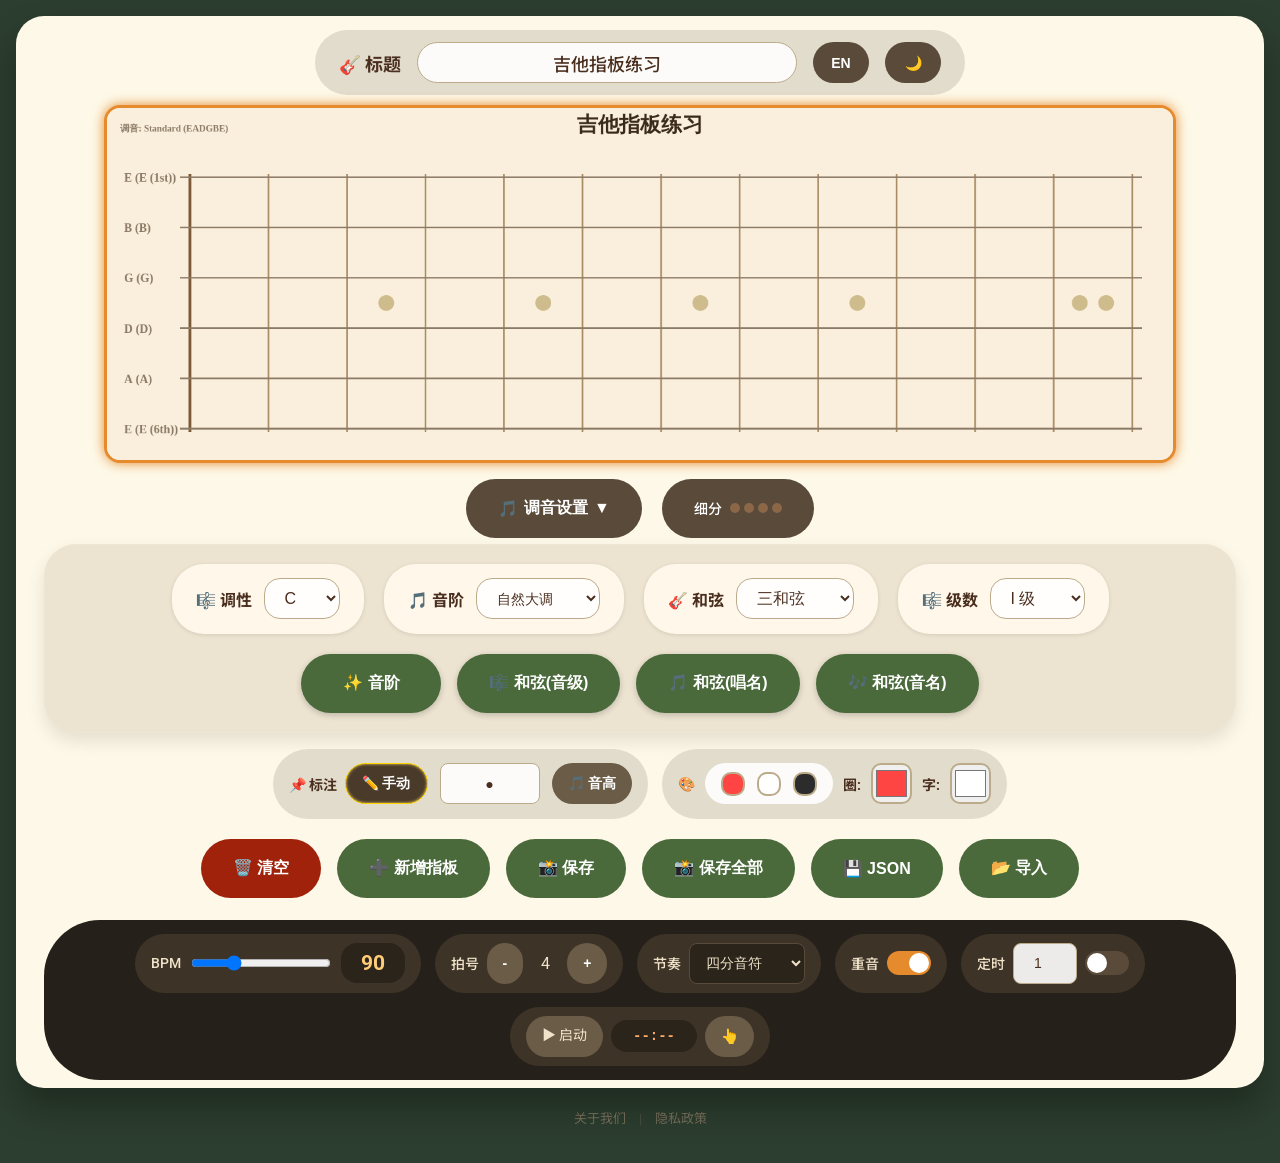
==== index.html @ e406ee58 "v1.0.3: multi-fretboard system (Phase 1 - complete)" ====
<!DOCTYPE html>
<html lang="zh-CN">
<head>
    <meta charset="UTF-8">
    <meta name="viewport" content="width=device-width, initial-scale=1.0, user-scalable=yes, viewport-fit=cover">
    <title>GuitarFB · 吉他指板调式音阶与和弦工坊</title>
    <meta name="description" content="交互式吉他指板工具 — 可视化音阶、和弦与调式，内置节拍器。支持多调音预设、指板标注与导出。">
    <meta name="keywords" content="吉他指板,吉他音阶,吉他和弦,指板练习,吉他工具,GuitarFB,metronome">
    <link rel="icon" type="image/svg+xml" href="data:image/svg+xml,%3Csvg xmlns='http://www.w3.org/2000/svg' viewBox='0 0 48 48'%3E%3Cpath fill='%23e8a040' d='M14 6c-1 0-2 .5-2.5 1.5L5 20c-.5 1 0 2 .5 2.5l4 3c.5.5 1.5 1 2.5.5l11-6c.5-.5 1-1 .5-2l-4-10C19 7.5 18 7 17 7l-3-1zm-1 3l3 8.5-8 4.5-3-2.5 5.5-10L13 9zm19 0c-1 0-2 .5-2.5 1.5L24 23c-.5 1 0 2 .5 2.5l4 3c.5.5 1.5 1 2.5.5l11-6c.5-.5 1-1 .5-2l-4-10C38 7.5 37 7 36 7l-3-1zm-1 3l3 8.5-8 4.5-3-2.5 5.5-10L31 12zm-12 9l1 2c.5 1 1.5 1.5 2.5 1l2-.5-1 6c0 1 .5 2 1.5 2.5l9 5c.5.5 1.5 0 2-.5l1-2c.5-1 0-2-.5-2.5l-9-5c-.5-.5-1.5-.5-2.5 0l-5 2-1.5-8z'/%3E%3C/svg%3E">
    
    <!-- 字体异步加载优化 -->
    <link rel="preconnect" href="https://fonts.googleapis.com">
    <link rel="preconnect" href="https://fonts.gstatic.com" crossorigin>
    <link href="https://fonts.googleapis.com/css2?family=Noto+Sans+SC:wght@400;500;700&family=Roboto:wght@400;500;700&display=swap" rel="stylesheet">
    
    <!-- 外部CSS -->
    <link rel="stylesheet" href="./styles/main.css">
</head>
<body data-theme="light">
<div class="container">
    <div class="title-bar">
        <label id="labelBoardTitle" data-i18n="labelBoardTitle">🎸 标题</label>
        <input type="text" id="boardTitle" value="吉他指板练习" data-i18n-placeholder="boardTitlePlaceholder" placeholder="自动或手动填写">
        <button id="langToggle" class="lang-toggle">EN</button>
        <button id="themeToggle" class="theme-toggle">🌙</button>
        <!-- 预设功能已移除，保留自动保存 -->
    </div>

    <!-- 多指板容器 -->
    <div id="fretboardContainer" class="fretboard-container"></div>

    <!-- Mobile-only subdiv row -->
    <div class="tuning-row tuning-row-subdiv-mobile-only">
        <div class="metro-group-metronome-subdiv"><span class="metro-label" data-i18n="subdiv">细分</span><div id="beatSubdivDisplayMobile" class="beat-subdiv-display-fixed"></div></div>
    </div>

    <!-- Regular tuning row -->
    <div class="tuning-row">
        <button id="tuningToggle" class="tuning-toggle">
            <span>🎵</span> <span data-i18n="tuning">调音设置</span> <span class="arrow">▼</span>
        </button>
        <div class="metro-group-metronome-subdiv"><span class="metro-label" data-i18n="subdiv">细分</span><div id="beatSubdivDisplay" class="beat-subdiv-display-fixed"></div></div>
    </div>
    <div id="tuningPanel" class="tuning-panel">
        <div class="tuning-preset">
            <label data-i18n="preset">预设:</label>
            <select id="tuningPreset">
                <option value="standard">Standard (EADGBE)</option>
                <option value="dropD">Drop D (EADGBD)</option>
                <option value="dropC">Drop C (EADGCD)</option>
                <option value="openG">Open G (DGDGBD)</option>
                <option value="openD">Open D (DADF#AD)</option>
                <option value="dadgad">DADGAD</option>
                <option value="halfDown">Half Step Down (Eb)</option>
                <option value="fullDown">Full Step Down (D)</option>
                <option value="custom">自定义</option>
            </select>
        </div>
        <div class="tuning-group" id="stringTuningControls">
            <label>1st:</label><select id="string0" data-string="0"><option>E</option><option>E#</option><option>F</option><option>F#</option><option>G</option><option>G#</option><option>A</option><option>A#</option><option>B</option><option>C</option><option>C#</option><option>D</option><option>D#</option></select>
            <label>2nd:</label><select id="string1" data-string="1"><option selected>B</option><option>C</option><option>C#</option><option>D</option><option>D#</option><option>E</option><option>E#</option><option>F</option><option>F#</option><option>G</option><option>G#</option><option>A</option><option>A#</option></select>
            <label>3rd:</label><select id="string2" data-string="2"><option selected>G</option><option>G#</option><option>A</option><option>A#</option><option>B</option><option>C</option><option>C#</option><option>D</option><option>D#</option><option>E</option><option>E#</option><option>F</option><option>F#</option></select>
            <div class="tuning-row-break"></div>
            <label>4th:</label><select id="string3" data-string="3"><option selected>D</option><option>D#</option><option>E</option><option>E#</option><option>F</option><option>F#</option><option>G</option><option>G#</option><option>A</option><option>A#</option><option>B</option><option>C</option><option>C#</option></select>
            <label>5th:</label><select id="string4" data-string="4"><option selected>A</option><option>A#</option><option>B</option><option>C</option><option>C#</option><option>D</option><option>D#</option><option>E</option><option>E#</option><option>F</option><option>F#</option><option>G</option><option>G#</option></select>
            <label>6th:</label><select id="string5" data-string="5"><option selected>E</option><option>E#</option><option>F</option><option>F#</option><option>G</option><option>G#</option><option>A</option><option>A#</option><option>B</option><option>C</option><option>C#</option><option>D</option><option>D#</option></select>
        </div>
    </div>

    <div class="main-panel">
        <div class="param-row">
            <div class="param-group param-group-tall"><label data-i18n="key">🎼 调性</label><select id="globalKey"><option value="C">C</option><option value="C#">C#</option><option value="D">D</option><option value="D#">D#</option><option value="E">E</option><option value="F">F</option><option value="F#">F#</option><option value="G">G</option><option value="G#">G#</option><option value="A">A</option><option value="A#">A#</option><option value="B">B</option></select></div>
            <div class="param-group param-group-tall"><label data-i18n="scale">🎵 音阶</label><select id="scaleModeSelect"><option value="major">自然大调</option><option value="dorian">多利亚</option><option value="phrygian">弗里吉亚</option><option value="lydian">利底亚</option><option value="mixolydian">混合利底亚</option><option value="minor">自然小调</option><option value="locrian">洛克里亚</option><option value="harmonic_minor">和声小调</option><option value="melodic_minor">旋律小调</option><option value="pentatonic_major">大调五声</option><option value="pentatonic_minor">小调五声</option><option value="blues">布鲁斯</option><option value="japanese">日本音阶</option><option value="hungarian">匈牙利小调</option></select></div>
            <div class="param-group param-group-tall"><label data-i18n="chord">🎸 和弦</label><select id="chordFamilySelect"><option value="triad">三和弦</option><option value="seventh">七和弦</option><option value="ninth">九和弦</option><option value="eleventh">十一和弦</option><option value="thirteenth">十三和弦</option></select></div>
            <div class="param-group param-group-tall"><label data-i18n="degree">🎼 级数</label><select id="chordDegreeSelect"><option value="1">I 级</option><option value="2">II 级</option><option value="3">III 级</option><option value="4">IV 级</option><option value="5">V 级</option><option value="6">VI 级</option><option value="7">VII 级</option></select></div>
        </div>
        <div class="btn-group">
            <button id="genScaleBtn" class="gen-btn" data-i18n="generateScale">✨ 音阶</button>
            <button id="genChordBtn" class="gen-btn" data-i18n="generateChord">🎼 和弦(音级)</button>
            <button id="genSolfegeChordBtn" class="gen-btn" data-i18n="generateSolfegeChord">🎵 和弦(唱名)</button>
            <button id="genNoteNameChordBtn" class="gen-btn" data-i18n="generateNoteNameChord">🎶 和弦(音名)</button>
        </div>
    </div>

    <div class="toolbar">
        <div class="tool-group tool-group-tall annotation-group-wrapper">
            <div class="annotation-group-desktop">
                <span class="tool-group-label" data-i18n="annotation">📌 标注</span>
                <button id="modeManual" class="mode-btn active" data-i18n="manual">✏️ 手动</button>
                <input type="text" id="labelText" value="●" size="3" class="annotation-text-input">
                <button id="ModePitch" class="mode-btn" data-i18n="pitch">🎵 音高</button>
            </div>
            <div class="annotation-group-mobile">
                <span class="tool-group-label" data-i18n="annotation">📌 标注</span>
                <button id="modeManualMobile" class="mode-btn active" data-i18n="manual">✏️ 手动</button>
                <input type="text" id="labelTextMobile" value="●" size="3" class="small-text-input">
                <button id="ModePitchMobile" class="mode-btn" data-i18n="pitch">🎵 音高</button>
            </div>
        </div>
        <div class="tool-group tool-group-tall">
            <span class="tool-group-label">🎨</span>
            <div class="color-preset"><div class="color-btn" style="background:#ff4444;" data-bg="#ff4444" data-text="#ffffff"></div><div class="color-btn" style="background:#ffffff;" data-bg="#ffffff" data-text="#1e2a1a"></div><div class="color-btn" style="background:#2c2c2c;" data-bg="#2c2c2c" data-text="#ffffff"></div></div>
            <label class="tool-group-label" data-i18n="circle">圈:</label><input type="color" id="bgColorPicker" value="#ff4444"><label class="tool-group-label" data-i18n="font">字:</label><input type="color" id="textColorPicker" value="#ffffff">
        </div>
    </div>

    <div class="export-row">
        <button id="clearAllBtn" data-i18n="clearAll">🗑️ 清空</button>
        <button id="fretboardAddBtn" class="btn-secondary">➕ 新增指板</button>
        <button id="exportImage" data-i18n="exportImage">📸 保存</button>
        <button id="exportAllImage" class="btn-secondary">📸 保存全部</button>
        <button id="exportData" data-i18n="exportData">💾 JSON</button>
        <input type="file" id="importFile" accept=".json" style="display:none"><button id="importBtn" data-i18n="importData">📂 导入</button>
    </div>

    <div class="metronome-panel">
        <div class="metro-group"><span class="metro-label" data-i18n="bpm">BPM</span><input type="range" id="bpmSlider" min="30" max="240" value="90"><div id="bpmDisplay" class="bpm-value">90</div></div>
        <div class="metro-group"><span class="metro-label" data-i18n="beat">拍号</span><button id="beatDown" class="metro-btn">-</button><span id="beatPerBar" style="min-width:28px;text-align:center;">4</span><button id="beatUp" class="metro-btn">+</button></div>
        <div class="metro-group"><span class="metro-label" data-i18n="rhythm">节奏</span><select id="rhythmSelect"><option value="1">四分音符</option><option value="2">八分音符</option><option value="4">十六分音符</option><option value="3">三连音</option><option value="6">六连音</option></select></div>
        <div class="metro-group"><span class="metro-label" data-i18n="accent">重音</span><div id="accentToggle" class="toggle-switch active"></div></div>
        <div class="metro-group"><span class="metro-label" data-i18n="timer">定时</span><input type="number" id="timerMinutes" value="1" min="1" class="metro-timer-input"><div id="timerToggle" class="toggle-switch"></div></div>
        <div class="metro-group"><div id="metroStartStop" class="metro-btn" data-i18n="start">▶ 启动</div><div id="countdownDisplay" class="countdown-timer">--:--</div><button id="metroTap" class="metro-btn" title="Tap Tempo">👆</button></div>
    </div>
</div>

<!-- 页脚链接 -->
<footer class="site-footer">
    <a href="about.html" data-i18n="about">关于我们</a>
    <span class="divider">|</span>
    <a href="privacy.html" data-i18n="privacy">隐私政策</a>
</footer>

<!-- JS使用defer属性 - 按依赖顺序加载 -->
<script defer src="./scripts/data.js"></script>
<script defer src="./scripts/preset.js"></script>
<script defer src="./scripts/fretboard-manager.js"></script>
<script defer src="./scripts/metronome.js"></script>
<script defer src="./scripts/main.js"></script>
</body>
</html>
---- styles/main.css ----
/* GuitarFB - Optimized Styles */
/* Version: 1.4.0 - Mobile Optimization */

/* ============================================
   CSS变量系统 - 统一管理
   ============================================ */

:root {
    /* 字体系统 */
    --font-primary: 'Roboto', 'Noto Sans SC', system-ui, sans-serif;
    --font-secondary: 'Noto Sans SC', 'Roboto', system-ui, sans-serif;
    
    /* 字体大小 — rem 单位，随用户浏览器默认字号缩放 */
    --text-xs: 0.75rem;
    --text-sm: 0.875rem;
    --text-md: 1rem;
    --text-lg: 1.125rem;
    --text-xl: 1.313rem;
    --text-xxl: 1.438rem;
    
    /* 字重 */
    --weight-normal: 400;
    --weight-medium: 500;
    --weight-bold: 700;
    
    /* UI尺寸 - PC端默认值 */
    --height-sm: 41px;
    --height-md: 50px;
    --height-lg: 59px;
    --height-xl: 63px;
    --height-xxl: 70px;
    
    /* 8px 网格间距系统 */
    --space-1: 4px;
    --space-2: 8px;
    --space-3: 12px;
    --space-4: 16px;
    --space-5: 24px;
    --space-6: 32px;
    --space-7: 48px;
    
    /* 向后兼容 — 旧 padding 变量映射到新网格 */
    --padding-xs: var(--space-1) var(--space-3);
    --padding-sm: var(--space-2) var(--space-4);
    --padding-md: var(--space-3) var(--space-5);
    --padding-lg: var(--space-4) var(--space-6);
    
    /* 圆角序列 — 规范化 8px 步进 */
    --radius-sm: 8px;
    --radius-md: 16px;
    --radius-lg: 24px;
    --radius-xl: 32px;
    
    /* 响应式变量 - PC端默认值 */
    --body-padding: 16px;
    --container-padding: 24px 28px 8px;
    --container-radius: 28px;
    --title-input-width: 380px;
    --gen-btn-min-width: 140px;
    --range-width: 140px;
    --bpm-min-width: 64px;
    
    /* 浅色主题颜色 */
    --color-bg-body: #2c3e2f;
    --color-bg-container: #fdf8e7;
    --color-bg-title: #e2dccd;
    --color-bg-panel: #ece3d0;
    --color-bg-group: #fff7ea;
    --color-bg-tool: #e2dccd;
    --color-bg-metro: #25201a;
    --color-bg-metro-group: #3e3327;
    --color-bg-canvas: #f9f2dc;
    --color-bg-input: rgba(255,255,255,0.9);
    --color-bg-input-dark: rgba(0,0,0,0.3);
    
    --color-text-primary: #4a2e1e;
    --color-text-secondary: #8b7a65;
    --color-text-metro: #f0e3c9;
    --color-text-bpm: #ffcc77;
    --color-text-countdown: #ffaa66;
    
    --color-btn-primary: #4a6a3b;
    --color-btn-secondary: #6b5c48;
    --color-btn-secondary-active: #4a3a2a;
    --color-btn-danger: #a1220a;
    
    --color-border: #bcab8a;
    --color-border-dark: #5a4a3a;
    --color-toggle-off: #5a4a3a;
    --color-toggle-on: #e68a2e;
    --color-beat-off: #3a2e24;
    --color-beat-on: #ffaa33;
    
    /* Canvas 绘制颜色 — 由 FretboardRenderer.draw() 通过 getComputedStyle 读取 */
    --canvas-bg: #f9efdc;
    --canvas-text: #3a2a1a;
    --canvas-subtext: #8b7a65;
    --canvas-line: #aa8c64;
    --canvas-nut: #7c5a38;
    --canvas-marker: #cfbc8c;
    --canvas-string-dark: #8b7a65;
    --canvas-string-light: #8b7a65;
    --canvas-ann-bg: #ffffff;
    --canvas-ann-border: #b0a07c;
    --canvas-ann-text: #1e2a1a;
}

/* 深色主题 - 冷暗蓝调 */
[data-theme="dark"] {
    --color-bg-body: #1a1a2e;
    --color-bg-container: #16213e;
    --color-bg-title: #0f3460;
    --color-bg-panel: #0d1b2a;
    --color-bg-group: #16213e;
    --color-bg-tool: #0f3460;
    --color-bg-metro: #1a1a2e;
    --color-bg-metro-group: #1b263b;
    --color-bg-canvas: #0d1b2a;
    --color-bg-input: rgba(30, 40, 60, 0.9);
    --color-bg-input-dark: rgba(0, 0, 0, 0.3);
    
    --color-text-primary: #eaeaea;
    --color-text-secondary: #a0a0a0;
    --color-text-metro: #e0e0e0;
    --color-text-bpm: #ffd93d;
    --color-text-countdown: #ff9f43;
    
    --color-btn-primary: #4a69bd;
    --color-btn-secondary: #5c6bc0;
    --color-btn-secondary-active: #3949ab;
    --color-btn-danger: #e53935;
    
    --color-border: #424242;
    --color-border-dark: #37474f;
    --color-toggle-off: #455a64;
    --color-toggle-on: #ff9800;
    --color-beat-off: #455a64;
    --color-beat-on: #ff9800;
    
    /* Canvas 绘制颜色 — 深色主题 */
    --canvas-bg: #0d1b2a;
    --canvas-text: #eaeaea;
    --canvas-subtext: #888888;
    --canvas-line: #4a5568;
    --canvas-nut: #2d3748;
    --canvas-marker: #4a5568;
    --canvas-string-dark: #555566;
    --canvas-string-light: #4a4a5a;
    --canvas-ann-bg: #2d3748;
    --canvas-ann-border: #4a5568;
    --canvas-ann-text: #eaeaea;
}

/* ============================================
   基础样式
   ============================================ */

*, *::before, *::after {
    user-select: none;
    box-sizing: border-box;
    -webkit-tap-highlight-color: transparent;
}

input[type="text"],
input[type="number"],
input[type="url"],
input[type="search"],
textarea,
[contenteditable="true"] {
    user-select: text;
    -webkit-user-select: text;
}

body {
    background: var(--color-bg-body);
    font-family: var(--font-primary);
    display: flex;
    flex-direction: column;
    align-items: center;
    min-height: 100vh;
    margin: 0;
    padding: 16px;
    transition: background 0.3s ease;
}

/* ============================================
   容器与布局
   ============================================ */

.container {
    background: var(--color-bg-container);
    border-radius: 28px;
    box-shadow: 0 20px 35px rgba(0,0,0,0.3);
    padding: 24px 28px 8px;
    max-width: 1450px;
    width: 100%;
    margin: 0 auto;
    transition: background 0.3s ease;
}

/* ============================================
   Canvas
   ============================================ */

/* 通用 canvas 规则（非指板 Canvas） */
canvas:not(.fretboard-canvas) {
    display: block;
    margin: 10px auto 0;
    background: var(--color-bg-canvas);
    border-radius: 16px;
    box-shadow: 0 5px 15px rgba(0,0,0,0.2);
    width: 90%;
    height: auto;
}

/* 多指板容器 — 垂直平铺 */
.fretboard-container {
    display: flex;
    flex-direction: column;
    align-items: center;
    gap: 8px;
    width: 90%;
    max-width: 1450px;
    margin: 10px auto 0;
}
.fretboard-canvas {
    width: 100%;
    height: auto;
    aspect-ratio: 1620/540;
    transition: box-shadow 0.2s, border-color 0.2s;
    border: 3px solid transparent;
    border-radius: 16px;
    box-sizing: border-box;
    cursor: crosshair;
    touch-action: none;
    background: var(--color-bg-canvas);
    box-shadow: 0 5px 15px rgba(0,0,0,0.2);
}
.fretboard-canvas.fretboard-active {
    border-color: var(--color-toggle-on);
    box-shadow: 0 0 12px var(--color-toggle-on);
}

/* 指板包装容器 */
.fretboard-wrapper {
    width: 100%;
}

/* ============================================
   标题栏
   ============================================ */

.title-bar {
    display: flex;
    gap: 16px;
    align-items: center;
    justify-content: center;
    margin: -10px auto 3px;
    background: var(--color-bg-title);
    padding: var(--padding-md);
    border-radius: 50px;
    width: fit-content;
    flex-wrap: wrap;
    transition: background 0.3s ease;
}

.title-bar label {
    font-weight: var(--weight-bold);
    color: var(--color-text-primary);
    font-size: var(--text-lg);
}

#boardTitle {
    background: var(--color-bg-input);
    border: 1px solid var(--color-border);
    border-radius: var(--radius-lg);
    padding: var(--padding-sm);
    font-size: var(--text-lg);
    width: 380px;
    font-family: inherit;
    text-align: center;
    color: var(--color-text-primary);
    transition: background 0.3s ease, border-color 0.3s ease, color 0.3s ease;
}

/* ============================================
   按钮基础样式
   ============================================ */

.btn {
    border: none;
    color: white;
    padding: var(--padding-sm);
    border-radius: var(--radius-lg);
    font-weight: var(--weight-bold);
    font-size: var(--text-sm);
    cursor: pointer;
    transition: 0.2s;
    height: var(--height-sm);
}

.btn:hover {
    opacity: 0.9;
    transform: scale(0.98);
}

.lang-toggle, .theme-toggle {
    background: var(--color-border-dark);
    min-width: 56px;
}

.lang-toggle:hover, .theme-toggle:hover {
    background: #3a2e24;
}

/* ============================================
   调音设置
   ============================================ */

.tuning-row {
    display: flex;
    justify-content: center;
    align-items: center;
    gap: 20px;
    margin-top: 12px;
}

.tuning-toggle {
    background: var(--color-border-dark);
    color: white;
    padding: var(--padding-lg);
    border-radius: 50px;
    font-weight: var(--weight-bold);
    font-size: var(--text-md);
    cursor: pointer;
    display: flex;
    align-items: center;
    gap: 6px;
    transition: 0.2s;
    min-width: 140px;
    height: var(--height-lg);
    border: none;
}

.tuning-toggle:hover { background: #3a2e24; }
.tuning-toggle.active { background: var(--color-btn-primary); }
.tuning-toggle .arrow {
    display: inline-block;
    transition: transform 0.2s;
}
.tuning-toggle.active .arrow { transform: rotate(180deg); }

.tuning-panel {
    background: var(--color-bg-tool);
    border-radius: 40px;
    padding: 0;
    margin: 20px 0;
    max-height: 0;
    overflow: hidden;
    transition: max-height 0.3s ease, padding 0.3s ease;
    display: flex;
    flex-wrap: wrap;
    gap: 12px;
    justify-content: center;
    align-items: center;
}

.tuning-panel.open {
    max-height: 220px;
    padding: 18px 22px;
}

.tuning-group, .tuning-preset {
    background: var(--color-bg-group);
    border-radius: var(--radius-xl);
    padding: var(--padding-md);
    display: flex;
    gap: 10px;
    align-items: center;
    justify-content: center;
    height: var(--height-lg);
    transition: background 0.3s ease;
}

.tuning-group label, .tuning-preset label {
    font-weight: var(--weight-bold);
    color: var(--color-text-primary);
    font-size: var(--text-md);
}

.tuning-group select, .tuning-preset select {
    background: var(--color-bg-input);
    border: 1px solid var(--color-border);
    border-radius: var(--radius-md);
    padding: var(--padding-sm);
    font-size: var(--text-md);
    cursor: pointer;
    font-weight: var(--weight-medium);
    color: var(--color-text-primary);
    transition: background 0.3s ease, border-color 0.3s ease, color 0.3s ease;
}

.tuning-group select { min-width: 60px; height: var(--height-sm); }
.tuning-preset select { min-width: 200px; height: var(--height-sm); }

/* 调音组换行 */
.tuning-row-break {
    flex-basis: 100%;
    height: 0;
}

/* ============================================
   主面板
   ============================================ */

.main-panel {
    background: var(--color-bg-panel);
    border-radius: var(--radius-xl);
    padding: 20px 26px;
    margin: -34px 0 10px;
    box-shadow: inset 0 0 0 1px rgba(255,255,255,0.1), 0 8px 18px rgba(0,0,0,0.1);
    transition: margin-top 0.3s ease, background 0.3s ease;
}

.main-panel.shift-down { margin-top: 1px; }

.param-row {
    display: flex;
    flex-wrap: wrap;
    gap: 20px;
    align-items: flex-end;
    justify-content: center;
    margin-bottom: 20px;
}

.param-group {
    background: var(--color-bg-group);
    border-radius: var(--radius-xl);
    padding: var(--padding-md);
    display: flex;
    flex-wrap: wrap;
    gap: 12px;
    align-items: center;
    box-shadow: 0 1px 4px rgba(0,0,0,0.1);
    height: var(--height-lg);
    transition: background 0.3s ease;
}

.param-group label {
    font-weight: var(--weight-bold);
    color: var(--color-text-primary);
    font-size: var(--text-md);
}

.param-group select {
    background: var(--color-bg-input);
    border: 1px solid var(--color-border);
    border-radius: var(--radius-md);
    padding: var(--padding-sm);
    font-size: var(--text-md);
    cursor: pointer;
    font-weight: var(--weight-medium);
    height: var(--height-sm);
    color: var(--color-text-primary);
    transition: background 0.3s ease, border-color 0.3s ease, color 0.3s ease;
}

.param-group-tall { height: var(--height-xxl); }
.param-group-tall select { height: var(--height-sm); }
#scaleModeSelect { font-size: var(--text-sm); }

/* ============================================
   按钮组
   ============================================ */

.btn-group {
    display: flex;
    gap: 16px;
    justify-content: center;
    margin-top: 8px;
    flex-wrap: wrap;
}

.gen-btn {
    background: var(--color-btn-primary);
    border: none;
    color: white;
    padding: var(--padding-lg);
    border-radius: 50px;
    font-weight: var(--weight-bold);
    font-size: var(--text-md);
    cursor: pointer;
    transition: 0.2s;
    box-shadow: 0 2px 6px rgba(0,0,0,0.2);
    min-width: 140px;
    height: var(--height-lg);
}

.gen-btn:hover { background: #2c4a1e; transform: scale(0.97); }

/* ============================================
   工具栏
   ============================================ */

.toolbar {
    margin-top: 16px;
    display: flex;
    flex-wrap: wrap;
    gap: 14px;
    justify-content: center;
    align-items: center;
}

.tool-group {
    background: var(--color-bg-tool);
    padding: var(--padding-sm);
    border-radius: 50px;
    display: flex;
    flex-wrap: wrap;
    gap: 10px;
    align-items: center;
    height: var(--height-lg);
    transition: background 0.3s ease;
}

.tool-group-tall { height: var(--height-xxl); }
.tool-group-label {
    font-weight: var(--weight-bold);
    color: var(--color-text-primary);
    font-size: var(--text-sm);
}

.mode-btn {
    background: var(--color-btn-secondary);
    border: none;
    color: white;
    padding: var(--padding-sm);
    border-radius: var(--radius-lg);
    font-weight: var(--weight-bold);
    font-size: var(--text-sm);
    cursor: pointer;
    height: var(--height-sm);
}

.mode-btn.active {
    background: var(--color-btn-secondary-active) !important;
    box-shadow: inset 0 0 3px #ffd966;
    border: 1px solid gold;
}

/* PC端标注文本输入框样式 */
.annotation-text-input {
    background: var(--color-bg-input);
    border: 1px solid var(--color-border);
    border-radius: var(--radius-sm);
    padding: 4px 8px;
    font-size: var(--text-md);
    width: 100px;
    text-align: center;
    color: var(--color-text-primary);
    transition: background 0.3s ease, border-color 0.3s ease, color 0.3s ease;
}

.annotation-group-desktop .annotation-text-input {
    margin: 0 4px;
}

.color-preset {
    background: var(--color-bg-input);
    padding: 6px 16px;
    border-radius: var(--radius-xl);
    display: flex;
    gap: 12px;
    align-items: center;
    height: var(--height-sm);
    transition: background 0.3s ease;
}

.color-btn {
    width: 24px;
    height: 24px;
    border-radius: 10px;
    cursor: pointer;
    border: 2px solid var(--color-border);
    transition: 0.1s;
    flex-shrink: 0;
}

input[type="color"] {
    width: var(--height-sm);
    height: var(--height-sm);
    border: 2px solid var(--color-border);
    border-radius: 10px;
    cursor: pointer;
    padding: 1px;
    flex-shrink: 0;
}

input[type="text"], input[type="number"] {
    background: var(--color-bg-input);
    border: 1px solid var(--color-border);
    border-radius: var(--radius-sm);
    padding: var(--padding-xs);
    font-size: var(--text-sm);
    cursor: pointer;
    font-weight: var(--weight-medium);
    height: var(--height-sm);
    color: var(--color-text-primary);
    transition: background 0.3s ease, border-color 0.3s ease, color 0.3s ease;
}

button {
    background: var(--color-btn-primary);
    border: none;
    color: white;
    padding: var(--padding-sm);
    border-radius: var(--radius-lg);
    font-weight: var(--weight-bold);
    font-size: var(--text-sm);
    cursor: pointer;
    height: var(--height-sm);
}

#clearAllBtn { background: var(--color-btn-danger); }
#clearAllBtn:hover { background: #7a1a08; }
.btn-secondary {
    background: var(--color-btn-secondary, #6b5c48);
    border: none;
    color: white;
    padding: var(--padding-sm);
    border-radius: var(--radius-lg);
    font-weight: var(--weight-bold);
    font-size: var(--text-sm);
    cursor: pointer;
    height: var(--height-sm);
    white-space: nowrap;
}
.btn-secondary:hover { filter: brightness(1.15); }

/* ============================================
   节拍器面板
   ============================================ */

.metronome-panel {
    margin-top: 22px;
    background: var(--color-bg-metro);
    border-radius: 56px;
    padding: 14px 22px;
    display: flex;
    flex-wrap: wrap;
    align-items: center;
    justify-content: center;
    gap: 14px;
    transition: background 0.3s ease;
}

.metro-group {
    background: var(--color-bg-metro-group);
    padding: var(--padding-sm);
    border-radius: 50px;
    display: flex;
    gap: 8px;
    align-items: center;
    color: var(--color-text-metro);
    height: var(--height-lg);
    transition: background 0.3s ease;
}

.metro-label {
    font-size: var(--text-sm);
    white-space: nowrap;
    font-weight: var(--weight-medium);
}

.metro-group select {
    background: var(--color-bg-input-dark);
    color: var(--color-text-metro);
    border: 1px solid var(--color-border-dark);
    border-radius: var(--radius-sm);
    padding: var(--padding-xs);
    font-size: var(--text-sm);
    cursor: pointer;
    font-weight: var(--weight-medium);
    height: var(--height-sm);
    transition: background 0.3s ease, border-color 0.3s ease, color 0.3s ease;
}

.metro-timer-input {
    width: 64px;
    background: var(--color-bg-input-dark);
    color: var(--color-text-countdown);
    border: none;
    border-radius: 32px;
    padding: 6px 10px;
    font-size: 14px;
    text-align: center;
    transition: background 0.3s ease, color 0.3s ease;
}

.bpm-value {
    background: var(--color-bg-input-dark);
    padding: var(--padding-sm);
    border-radius: var(--radius-md);
    font-size: var(--text-xl);
    font-weight: var(--weight-bold);
    min-width: 64px;
    text-align: center;
    color: var(--color-text-bpm);
    cursor: pointer;
    transition: background 0.3s ease, color 0.3s ease;
}

input[type="range"] { width: 140px; }

.metro-btn {
    background: var(--color-btn-secondary);
    padding: var(--padding-sm);
    border-radius: var(--radius-lg);
    font-size: var(--text-sm);
    height: var(--height-sm);
    transition: background 0.3s ease;
}

.metro-btn.metro-btn-active { background: var(--color-btn-danger); }

/* ============================================
   开关组件
   ============================================ */

.toggle-switch {
    width: 44px;
    height: 24px;
    background: var(--color-toggle-off);
    border-radius: 30px;
    position: relative;
    cursor: pointer;
    transition: background 0.3s ease;
}

.toggle-switch.active { background: var(--color-toggle-on); }

.toggle-switch:after {
    content: "";
    width: 20px;
    height: 20px;
    background: white;
    border-radius: 50%;
    position: absolute;
    top: 2px;
    left: 2px;
    transition: 0.1s;
}

.toggle-switch.active:after { left: 22px; }

.countdown-timer {
    background: var(--color-bg-input-dark);
    padding: var(--padding-sm);
    border-radius: var(--radius-lg);
    font-family: monospace;
    font-weight: var(--weight-bold);
    color: var(--color-text-countdown);
    min-width: 86px;
    text-align: center;
    font-size: var(--text-sm);
    transition: background 0.3s ease, color 0.3s ease;
}

/* ============================================
   导出按钮行
   ============================================ */

.export-row {
    display: flex;
    justify-content: center;
    gap: 16px;
    margin-top: 20px;
    flex-wrap: wrap;
}

.export-row button {
    background: var(--color-btn-primary);
    border: none;
    color: white;
    padding: var(--padding-lg);
    border-radius: 50px;
    font-weight: var(--weight-bold);
    font-size: var(--text-md);
    cursor: pointer;
    min-width: 120px;
    height: var(--height-lg);
}

/* ============================================
   桌面/移动端布局
   ============================================ */

.annotation-group-desktop { display: flex; align-items: center; gap: 8px; }
.annotation-group-mobile { display: none; }
.text-group-desktop { display: flex; }
.tuning-row-subdiv-mobile-only { display: none; }

.metro-group-metronome-subdiv {
    background: var(--color-border-dark);
    padding: var(--padding-lg);
    border-radius: 50px;
    display: flex;
    gap: 8px;
    align-items: center;
    color: white;
    font-weight: var(--weight-bold);
    font-size: var(--text-md);
    min-width: 140px;
    height: var(--height-lg);
}

.beat-subdiv-display, .beat-subdiv-display-fixed {
    display: flex;
    gap: 4px;
    align-items: center;
    height: 20px;
}

.beat-subdiv-display-fixed { justify-content: center; }

.beat-subdiv {
    width: 10px;
    height: 10px;
    background: rgba(255,255,255,0.2);
    border-radius: 50%;
    transition: background-color 0.08s ease-out, transform 0.08s ease-out, box-shadow 0.08s ease-out;
    will-change: transform, background-color;
}

.beat-subdiv.active {
    background: var(--color-text-bpm);
    transform: scale(1.3);
    box-shadow: 0 0 8px var(--color-text-bpm);
}

.beat-subdiv.accent {
    background: rgba(255,170,102,0.3);
    width: 10px;
    height: 10px;
}

.beat-subdiv.accent.active {
    background: var(--color-text-countdown);
    transform: scale(1.4);
    box-shadow: 0 0 10px var(--color-text-countdown);
}

/* ============================================
   页脚样式
   ============================================ */
.site-footer {
    text-align: center;
    padding: 20px 16px;
    width: 100%;
    max-width: 1450px;
    font-size: 13px;
    color: var(--color-text-secondary);
    opacity: 0.7;
    transition: opacity 0.2s;
    flex-shrink: 0;
}

.site-footer:hover {
    opacity: 1;
}

.site-footer a {
    color: var(--color-text-secondary);
    text-decoration: none;
    transition: color 0.2s;
}

.site-footer a:hover {
    color: var(--color-toggle-on);
}

.site-footer .divider {
    margin: 0 10px;
    opacity: 0.4;
}

/* ============================================
   响应式样式 - 移动端（使用CSS变量）
   ============================================ */

/* 移动端 - 800px以下 */
@media (max-width: 800px) {
    :root {
        /* 移动端字体大小 */
        --text-xs: 11px;
        --text-sm: 11px;
        --text-md: 11px;
        --text-lg: 12px;
        --text-xl: 14px;
        
        /* 移动端UI尺寸 */
        --height-sm: auto;
        --height-md: auto;
        --height-lg: auto;
        --height-xl: auto;
        --height-xxl: auto;
        
        /* 移动端响应式变量 */
        --body-padding: 8px;
        --container-padding: 12px 14px 16px;
        --container-radius: 20px;
        --title-input-width: 200px;
        --gen-btn-min-width: 90px;
        --range-width: 80px;
        --bpm-min-width: 46px;
    }
    
    /* 布局切换（无 !important，660px 断点中的规则会覆盖） */
    .annotation-group-desktop { display: none; }
    .annotation-group-mobile { display: flex; flex-wrap: nowrap; align-items: center; }
    .text-group-desktop { display: none; }
    .tuning-row .metro-group-metronome-subdiv { display: none; }
    .tuning-row-subdiv-mobile-only { display: flex; justify-content: center; margin-bottom: 8px; }
    .tuning-row-subdiv-mobile-only .metro-group-metronome-subdiv { width: 100%; justify-content: center; display: flex; }
    
    .small-text-input { width: 60px; }
    
    body { padding: var(--body-padding); }
    .container { padding: var(--container-padding); border-radius: var(--container-radius); }
    .title-bar { padding: 6px 14px; gap: 8px; flex-wrap: nowrap; }
    .title-bar label { font-size: var(--text-lg); }
    #boardTitle { width: var(--title-input-width); font-size: var(--text-lg); padding: 5px 10px; flex: 1; min-width: 0; }
    .tuning-panel.open { padding: 10px 12px; max-height: 300px; }
    .tuning-group { padding: 4px 10px; gap: 6px; height: var(--height-lg); flex-wrap: wrap; }
    .tuning-group label { font-size: var(--text-md); }
    .tuning-group select { padding: 4px 8px; font-size: var(--text-md); min-width: 48px; height: var(--height-sm); }
    .tuning-preset select { min-width: 140px; font-size: var(--text-md); height: var(--height-sm); }
    .main-panel { padding: 10px 14px; border-radius: 36px; }
    .param-row { gap: 8px; margin-bottom: 10px; flex-wrap: nowrap; }
    .param-group { padding: 4px 8px; gap: 4px; height: var(--height-lg); }
    .param-group label { font-size: var(--text-md); }
    .param-group select { padding: 3px 6px; font-size: 10px; height: var(--height-sm); }
    .param-group-tall { height: var(--height-xxl); }
    .param-group-tall select { height: var(--height-sm); }
    #scaleModeSelect { font-size: 9px; }
    .gen-btn { padding: 6px 14px; font-size: var(--text-md); min-width: var(--gen-btn-min-width); height: var(--height-lg); }
    .btn-group { gap: 8px; }
    .btn-group .gen-btn:nth-child(1),
    .btn-group .gen-btn:nth-child(2) { width: calc(50% - 4px); }
    .btn-group .gen-btn:nth-child(3),
    .btn-group .gen-btn:nth-child(4) { width: calc(50% - 4px); }
    .tuning-toggle { padding: 6px 14px; font-size: var(--text-md); min-width: var(--gen-btn-min-width); height: var(--height-lg); }
    .metro-group-metronome-subdiv { padding: 6px 14px; font-size: var(--text-md); min-width: var(--gen-btn-min-width); height: var(--height-lg); }
    .tool-group { padding: 4px 10px; gap: 6px; height: var(--height-lg); }
    .tool-group-tall { height: var(--height-xxl); }
    .tool-group-label { font-size: var(--text-md); }
    .mode-btn { padding: 4px 10px; font-size: var(--text-md); height: var(--height-sm); }
    .color-btn { width: 28px; height: 28px; border-radius: 10px; }
    .color-preset { padding: 3px 8px; gap: 6px; height: var(--height-sm); }
    input[type="color"] { width: 38px; height: 32px; }
    .metro-group select { padding: 4px 8px; font-size: var(--text-md); height: var(--height-sm); }
    .metronome-panel { padding: 8px 12px; gap: 8px; }
    .metro-group { padding: 3px 8px; gap: 4px; height: var(--height-lg); }
    .metro-label { font-size: 10px; }
    .bpm-value { font-size: var(--text-xl); min-width: var(--bpm-min-width); padding: 2px 6px; }
    input[type="range"] { width: var(--range-width); }
    .metro-btn { padding: 3px 8px; font-size: 10px; height: var(--height-sm); }
    .countdown-timer { font-size: var(--text-md); min-width: 60px; }
    .export-row { gap: 8px; margin-top: 12px; }
    .export-row button { padding: 4px 10px; font-size: var(--text-md); height: var(--height-sm); }
    input[type="text"], input[type="number"] { padding: 4px 8px; font-size: var(--text-md); height: var(--height-sm); }
    .beat-subdiv { width: 6px; height: 6px; }
    .beat-subdiv.accent { width: 10px; height: 10px; }
}

/* ============================================
   预设面板
   ============================================ */

/* 小屏幕 - 660px以下（合并原三个断点，用 CSS 变量自动缩放） */
@media (max-width: 660px) {
    :root {
        --text-xs: 0.625rem;
        --text-sm: 0.75rem;
        --text-md: 0.813rem;
        --text-lg: 0.938rem;
        --text-xl: 1rem;
        --text-xxl: 1.125rem;
        /* 释放固定高度，由内部 padding 撑开，适配不同语言文字长度 */
        --height-sm: auto;
        --height-md: auto;
        --height-lg: auto;
        --height-xl: auto;
        --height-xxl: auto;
        --title-input-width: 200px;
        --gen-btn-min-width: 100px;
        --range-width: 80px;
        --bpm-min-width: 46px;
    }
    
    .annotation-group-desktop { display: none; }
    .annotation-group-mobile { display: flex; flex-wrap: nowrap; align-items: center; }
    .small-text-input { width: 60px; }
    .tuning-row .metro-group-metronome-subdiv { display: none; }
    .tuning-row-subdiv-mobile-only { display: flex; justify-content: center; margin-bottom: 8px; }
    .tuning-row-subdiv-mobile-only .metro-group-metronome-subdiv { width: 100%; justify-content: center; display: flex; }
    
    body { padding: 8px; }
    .container { padding: 12px 14px 16px; border-radius: 20px; }
    /* 标题行：所有元素挤在一行，输入框主动缩窄 */
    .title-bar { padding: 4px 8px; gap: 4px; flex-wrap: nowrap; }
    .title-bar label { font-size: var(--text-sm); white-space: nowrap; flex-shrink: 0; }
    #boardTitle { width: auto; max-width: 120px; padding: 3px 6px; flex: 0 1 auto; min-width: 50px; font-size: var(--text-sm); }
    .lang-toggle, .theme-toggle { height: auto; padding: 3px 6px; font-size: var(--text-sm); min-width: 30px; flex-shrink: 0; }
    .tuning-panel.open { padding: 8px 10px; }
    .tuning-group { padding: 4px 8px; gap: 4px; flex-wrap: wrap; }
    .tuning-group select { padding: 3px 6px; min-width: 44px; font-size: var(--text-md); }
    .tuning-preset select { min-width: 120px; font-size: var(--text-md); }
    .main-panel { padding: 8px 10px; border-radius: 28px; }
    /* 参数行：2×2 网格，不出现金字塔三行 */
    .param-row { gap: 6px; margin-bottom: 8px; flex-wrap: wrap; }
    .param-group { padding: 3px 6px; gap: 3px; width: auto; box-sizing: border-box; display: flex; align-items: center; flex: 0 0 auto; }
    .param-group label { font-size: var(--text-sm); white-space: nowrap; flex-shrink: 0; }
    .param-group select { padding: 2px 4px; font-size: var(--text-sm); max-width: 100%; flex: 1 1 auto; min-width: 0; }
    /* 第一行：Key 自适应内容，Scale 占满剩余空间 */
    .param-row .param-group:first-child { flex: 0 0 auto; }
    .param-row .param-group:first-child select { width: 50px; flex: none; }
    .param-row .param-group:nth-child(2) { flex: 1; width: auto; }
    .param-row .param-group:nth-child(2) select { flex: 1; width: auto; }
    /* 第二行：Chord 与 Degree 各占一半，下拉菜单自适应填满标签剩余空间 */
    .param-row .param-group:nth-child(3),
    .param-row .param-group:nth-child(4) { width: calc(50% - 3px); flex: none; }
    .param-row .param-group:nth-child(3) select,
    .param-row .param-group:nth-child(4) select { flex: 1; width: auto; min-width: 0; }
    #scaleModeSelect { font-size: var(--text-sm); }
    .btn-group { gap: 6px; }
    .gen-btn { padding: 5px 10px; font-size: var(--text-md); min-width: var(--gen-btn-min-width); }
    .btn-group .gen-btn:nth-child(1),
    .btn-group .gen-btn:nth-child(2) { width: calc(50% - 3px); }
    .btn-group .gen-btn:nth-child(3),
    .btn-group .gen-btn:nth-child(4) { width: calc(50% - 3px); }
    .tuning-toggle { padding: 5px 10px; font-size: var(--text-md); }
    .metro-group-metronome-subdiv { padding: 5px 10px; font-size: var(--text-md); }
    .tool-group { padding: 3px 8px; gap: 4px; }
    .tool-group-label { font-size: var(--text-sm); }
    .mode-btn { padding: 3px 8px; font-size: var(--text-sm); }
    .color-btn { width: 22px; height: 22px; border-radius: 6px; }
    .color-preset { padding: 2px 6px; gap: 4px; }
    input[type="color"] { width: 32px; height: 26px; }
    .metronome-panel { padding: 6px 10px; gap: 6px; border-radius: 28px; }
    .metro-group { padding: 2px 6px; gap: 3px; }
    .metro-label { font-size: var(--text-sm); }
    .bpm-value { padding: 2px 5px; font-size: var(--text-xl); }
    .metro-btn { padding: 3px 6px; font-size: var(--text-sm); }
    input[type="range"] { width: var(--range-width); }
    .countdown-timer { font-size: var(--text-sm); min-width: 50px; }
    .export-row { gap: 6px; margin-top: 10px; }
    .export-row button { padding: 3px 8px; font-size: var(--text-md); }
    input[type="text"], input[type="number"] { padding: 3px 6px; font-size: var(--text-md); }
    .beat-subdiv { width: 6px; height: 6px; }
    .beat-subdiv.accent { width: 10px; height: 10px; }
}
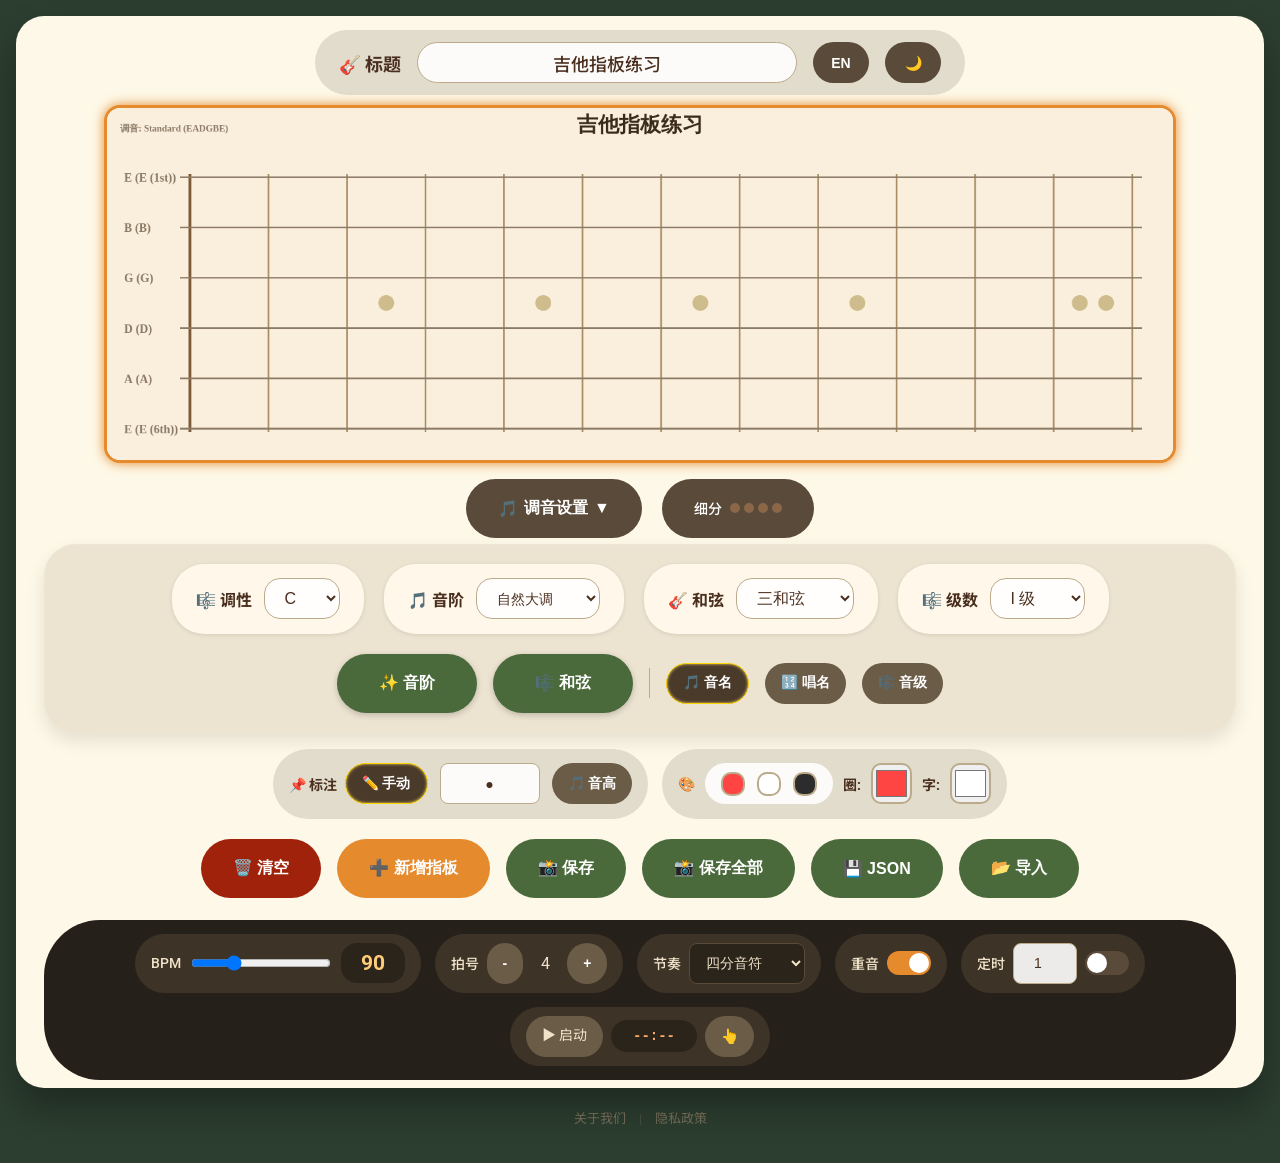
==== commit 1a4afa5c: "v1.0.4: 标注模式切换系统 + 音级完整音程名 + UI色彩调整 + 删除指板按钮" ====
--- a/index.html
+++ b/index.html
@@ -74,11 +74,13 @@
             <div class="param-group param-group-tall"><label data-i18n="chord">🎸 和弦</label><select id="chordFamilySelect"><option value="triad">三和弦</option><option value="seventh">七和弦</option><option value="ninth">九和弦</option><option value="eleventh">十一和弦</option><option value="thirteenth">十三和弦</option></select></div>
             <div class="param-group param-group-tall"><label data-i18n="degree">🎼 级数</label><select id="chordDegreeSelect"><option value="1">I 级</option><option value="2">II 级</option><option value="3">III 级</option><option value="4">IV 级</option><option value="5">V 级</option><option value="6">VI 级</option><option value="7">VII 级</option></select></div>
         </div>
-        <div class="btn-group">
+        <div class="btn-group" id="genBtnGroup">
             <button id="genScaleBtn" class="gen-btn" data-i18n="generateScale">✨ 音阶</button>
-            <button id="genChordBtn" class="gen-btn" data-i18n="generateChord">🎼 和弦(音级)</button>
-            <button id="genSolfegeChordBtn" class="gen-btn" data-i18n="generateSolfegeChord">🎵 和弦(唱名)</button>
-            <button id="genNoteNameChordBtn" class="gen-btn" data-i18n="generateNoteNameChord">🎶 和弦(音名)</button>
+            <button id="genChordBtn" class="gen-btn" data-i18n="generateChord">🎼 和弦</button>
+            <span class="btn-group-sep"></span>
+            <button class="mode-btn active" data-mode="note" data-i18n="modeNote">🎵 音名</button>
+            <button class="mode-btn" data-mode="solfege" data-i18n="modeSolfege">🔢 唱名</button>
+            <button class="mode-btn" data-mode="interval" data-i18n="modeInterval">🎼 音级</button>
         </div>
     </div>
 
@@ -106,9 +108,9 @@
 
     <div class="export-row">
         <button id="clearAllBtn" data-i18n="clearAll">🗑️ 清空</button>
-        <button id="fretboardAddBtn" class="btn-secondary">➕ 新增指板</button>
+        <button id="fretboardAddBtn" class="btn-secondary" data-i18n="fretboardAdd">➕ 新增指板</button>
         <button id="exportImage" data-i18n="exportImage">📸 保存</button>
-        <button id="exportAllImage" class="btn-secondary">📸 保存全部</button>
+        <button id="exportAllImage" class="btn-secondary" data-i18n="exportAllImage">📸 保存全部</button>
         <button id="exportData" data-i18n="exportData">💾 JSON</button>
         <input type="file" id="importFile" accept=".json" style="display:none"><button id="importBtn" data-i18n="importData">📂 导入</button>
     </div>
--- a/styles/main.css
+++ b/styles/main.css
@@ -128,6 +128,8 @@
     --color-btn-primary: #4a69bd;
     --color-btn-secondary: #5c6bc0;
     --color-btn-secondary-active: #3949ab;
+    --color-btn-mode: #7c5a88;
+    --color-btn-mode-active: #5a3a66;
     --color-btn-danger: #e53935;
     
     --color-border: #424242;
@@ -241,8 +243,34 @@
     box-shadow: 0 0 12px var(--color-toggle-on);
 }
 
+/* 指板删除按钮 */
+.fretboard-del {
+    position: absolute;
+    top: 4px;
+    right: 4px;
+    width: 24px;
+    height: 24px;
+    border-radius: 50%;
+    background: var(--color-btn-danger);
+    color: white;
+    border: none;
+    font-size: 12px;
+    line-height: 1;
+    cursor: pointer;
+    z-index: 10;
+    opacity: 0;
+    transition: opacity 0.2s;
+    padding: 0;
+    display: flex;
+    align-items: center;
+    justify-content: center;
+}
+.fretboard-wrapper:hover .fretboard-del,
+.fretboard-del:hover { opacity: 1; }
+
 /* 指板包装容器 */
 .fretboard-wrapper {
+    position: relative;
     width: 100%;
 }
 
@@ -477,10 +505,18 @@
     display: flex;
     gap: 16px;
     justify-content: center;
+    align-items: center;
     margin-top: 8px;
     flex-wrap: wrap;
 }
 
+.btn-group-sep {
+    width: 1px;
+    background: var(--color-border);
+    height: 30px;
+    align-self: center;
+    flex-shrink: 0;
+}
 .gen-btn {
     background: var(--color-btn-primary);
     border: none;
@@ -531,7 +567,7 @@
 }
 
 .mode-btn {
-    background: var(--color-btn-secondary);
+    background: var(--color-btn-mode, var(--color-btn-secondary));
     border: none;
     color: white;
     padding: var(--padding-sm);
@@ -543,7 +579,7 @@
 }
 
 .mode-btn.active {
-    background: var(--color-btn-secondary-active) !important;
+    background: var(--color-btn-mode-active, var(--color-btn-secondary-active)) !important;
     box-shadow: inset 0 0 3px #ffd966;
     border: 1px solid gold;
 }
@@ -623,6 +659,8 @@
 
 #clearAllBtn { background: var(--color-btn-danger); }
 #clearAllBtn:hover { background: #7a1a08; }
+#fretboardAddBtn { background: var(--color-toggle-on); }
+#fretboardAddBtn:hover { filter: brightness(1.15); }
 .btn-secondary {
     background: var(--color-btn-secondary, #6b5c48);
     border: none;
@@ -944,11 +982,10 @@
     .param-group-tall select { height: var(--height-sm); }
     #scaleModeSelect { font-size: 9px; }
     .gen-btn { padding: 6px 14px; font-size: var(--text-md); min-width: var(--gen-btn-min-width); height: var(--height-lg); }
-    .btn-group { gap: 8px; }
-    .btn-group .gen-btn:nth-child(1),
-    .btn-group .gen-btn:nth-child(2) { width: calc(50% - 4px); }
-    .btn-group .gen-btn:nth-child(3),
-    .btn-group .gen-btn:nth-child(4) { width: calc(50% - 4px); }
+    #genBtnGroup { display: flex; flex-wrap: wrap; gap: 8px; justify-content: center; }
+    #genBtnGroup .gen-btn { flex: 0 0 calc(50% - 4px); width: auto; min-width: 0; }
+    #genBtnGroup .btn-group-sep { display: none; }
+    #genBtnGroup .mode-btn { flex: 0 0 calc(33.33% - 6px); padding: 4px 6px; font-size: var(--text-sm); width: auto; min-width: 0; }
     .tuning-toggle { padding: 6px 14px; font-size: var(--text-md); min-width: var(--gen-btn-min-width); height: var(--height-lg); }
     .metro-group-metronome-subdiv { padding: 6px 14px; font-size: var(--text-md); min-width: var(--gen-btn-min-width); height: var(--height-lg); }
     .tool-group { padding: 4px 10px; gap: 6px; height: var(--height-lg); }
@@ -966,8 +1003,8 @@
     input[type="range"] { width: var(--range-width); }
     .metro-btn { padding: 3px 8px; font-size: 10px; height: var(--height-sm); }
     .countdown-timer { font-size: var(--text-md); min-width: 60px; }
-    .export-row { gap: 8px; margin-top: 12px; }
-    .export-row button { padding: 4px 10px; font-size: var(--text-md); height: var(--height-sm); }
+    .export-row { gap: 6px; margin: 12px 12px 0; display: grid; grid-template-columns: 1fr 1fr; }
+    .export-row button { padding: 5px 8px; font-size: var(--text-md); width: auto; min-width: 0; }
     input[type="text"], input[type="number"] { padding: 4px 8px; font-size: var(--text-md); height: var(--height-sm); }
     .beat-subdiv { width: 6px; height: 6px; }
     .beat-subdiv.accent { width: 10px; height: 10px; }
@@ -1033,12 +1070,10 @@
     .param-row .param-group:nth-child(3) select,
     .param-row .param-group:nth-child(4) select { flex: 1; width: auto; min-width: 0; }
     #scaleModeSelect { font-size: var(--text-sm); }
-    .btn-group { gap: 6px; }
-    .gen-btn { padding: 5px 10px; font-size: var(--text-md); min-width: var(--gen-btn-min-width); }
-    .btn-group .gen-btn:nth-child(1),
-    .btn-group .gen-btn:nth-child(2) { width: calc(50% - 3px); }
-    .btn-group .gen-btn:nth-child(3),
-    .btn-group .gen-btn:nth-child(4) { width: calc(50% - 3px); }
+    #genBtnGroup { display: flex; flex-wrap: wrap; gap: 6px; justify-content: center; }
+    #genBtnGroup .gen-btn { flex: 0 0 calc(50% - 3px); padding: 5px 8px; font-size: var(--text-sm); min-width: 0; }
+    #genBtnGroup .btn-group-sep { display: none; }
+    #genBtnGroup .mode-btn { flex: 0 0 calc(33.33% - 4px); padding: 4px 2px; font-size: var(--text-xs); }
     .tuning-toggle { padding: 5px 10px; font-size: var(--text-md); }
     .metro-group-metronome-subdiv { padding: 5px 10px; font-size: var(--text-md); }
     .tool-group { padding: 3px 8px; gap: 4px; }
@@ -1054,8 +1089,8 @@
     .metro-btn { padding: 3px 6px; font-size: var(--text-sm); }
     input[type="range"] { width: var(--range-width); }
     .countdown-timer { font-size: var(--text-sm); min-width: 50px; }
-    .export-row { gap: 6px; margin-top: 10px; }
-    .export-row button { padding: 3px 8px; font-size: var(--text-md); }
+    .export-row { gap: 6px; margin: 10px 10px 0; display: grid; grid-template-columns: 1fr 1fr; }
+    .export-row button { padding: 5px 6px; font-size: var(--text-md); width: auto; min-width: 0; }
     input[type="text"], input[type="number"] { padding: 3px 6px; font-size: var(--text-md); }
     .beat-subdiv { width: 6px; height: 6px; }
     .beat-subdiv.accent { width: 10px; height: 10px; }
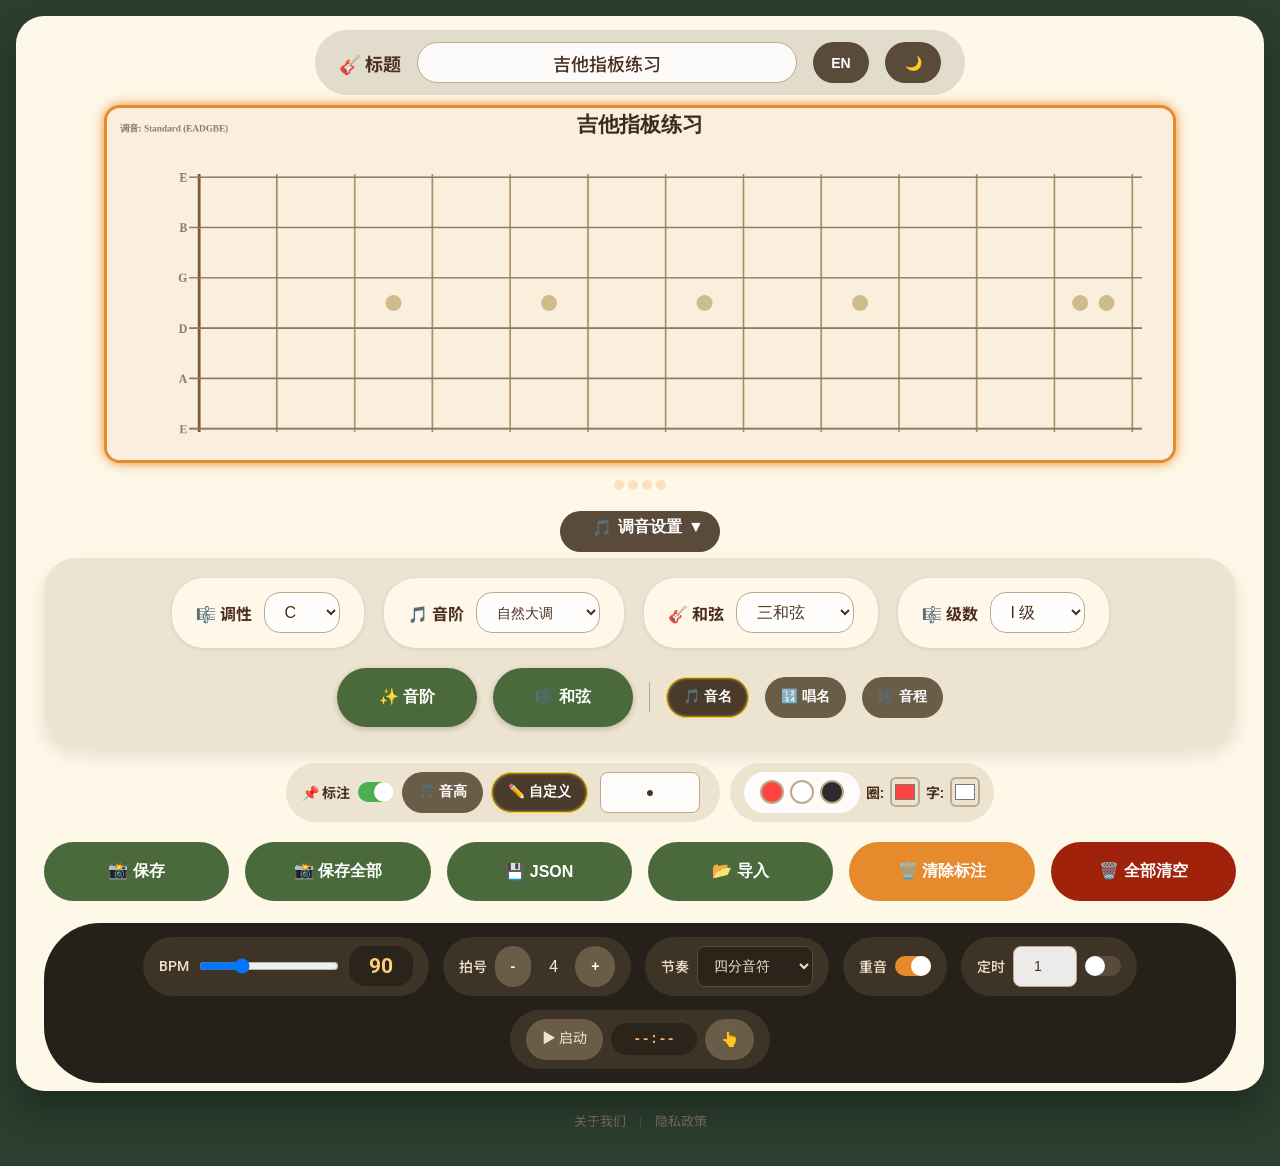
==== commit ce09042a: "v1.0.5: 多指板移动/复制/删除 + 标注模式独立 + 调音重算标注 + 颜色行重构" ====
--- a/index.html
+++ b/index.html
@@ -29,17 +29,17 @@
     <!-- 多指板容器 -->
     <div id="fretboardContainer" class="fretboard-container"></div>
 
-    <!-- Mobile-only subdiv row -->
-    <div class="tuning-row tuning-row-subdiv-mobile-only">
-        <div class="metro-group-metronome-subdiv"><span class="metro-label" data-i18n="subdiv">细分</span><div id="beatSubdivDisplayMobile" class="beat-subdiv-display-fixed"></div></div>
+    <!-- 细分（两端通用，指板下方调音上方） -->
+    <div class="beat-subdiv-row">
+        <div id="beatSubdivDisplay" class="beat-subdiv-display-fixed"></div>
+        <div id="beatSubdivDisplayMobile" class="beat-subdiv-display-fixed"></div>
     </div>
 
-    <!-- Regular tuning row -->
+    <!-- 调音设置 -->
     <div class="tuning-row">
         <button id="tuningToggle" class="tuning-toggle">
             <span>🎵</span> <span data-i18n="tuning">调音设置</span> <span class="arrow">▼</span>
         </button>
-        <div class="metro-group-metronome-subdiv"><span class="metro-label" data-i18n="subdiv">细分</span><div id="beatSubdivDisplay" class="beat-subdiv-display-fixed"></div></div>
     </div>
     <div id="tuningPanel" class="tuning-panel">
         <div class="tuning-preset">
@@ -80,39 +80,42 @@
             <span class="btn-group-sep"></span>
             <button class="mode-btn active" data-mode="note" data-i18n="modeNote">🎵 音名</button>
             <button class="mode-btn" data-mode="solfege" data-i18n="modeSolfege">🔢 唱名</button>
-            <button class="mode-btn" data-mode="interval" data-i18n="modeInterval">🎼 音级</button>
+            <button class="mode-btn" data-mode="interval" data-i18n="modeInterval">🎼 音程</button>
         </div>
     </div>
 
-    <div class="toolbar">
+    <div class="toolbar" id="annotToolbar">
         <div class="tool-group tool-group-tall annotation-group-wrapper">
             <div class="annotation-group-desktop">
                 <span class="tool-group-label" data-i18n="annotation">📌 标注</span>
-                <button id="modeManual" class="mode-btn active" data-i18n="manual">✏️ 手动</button>
+                <div id="annotationToggle" class="toggle-switch active"></div>
+                <button id="ModePitch" class="mode-btn" data-i18n="pitch">🎵 音高</button>
+                <button id="modeManual" class="mode-btn active" data-i18n="manual">✏️ 自定义</button>
                 <input type="text" id="labelText" value="●" size="3" class="annotation-text-input">
-                <button id="ModePitch" class="mode-btn" data-i18n="pitch">🎵 音高</button>
             </div>
             <div class="annotation-group-mobile">
                 <span class="tool-group-label" data-i18n="annotation">📌 标注</span>
+                <div id="annotationToggleMobile" class="toggle-switch active"></div>
+                <button id="ModePitchMobile" class="mode-btn" data-i18n="pitch">🎵 音高</button>
                 <button id="modeManualMobile" class="mode-btn active" data-i18n="manual">✏️ 手动</button>
                 <input type="text" id="labelTextMobile" value="●" size="3" class="small-text-input">
-                <button id="ModePitchMobile" class="mode-btn" data-i18n="pitch">🎵 音高</button>
             </div>
         </div>
-        <div class="tool-group tool-group-tall">
-            <span class="tool-group-label">🎨</span>
-            <div class="color-preset"><div class="color-btn" style="background:#ff4444;" data-bg="#ff4444" data-text="#ffffff"></div><div class="color-btn" style="background:#ffffff;" data-bg="#ffffff" data-text="#1e2a1a"></div><div class="color-btn" style="background:#2c2c2c;" data-bg="#2c2c2c" data-text="#ffffff"></div></div>
-            <label class="tool-group-label" data-i18n="circle">圈:</label><input type="color" id="bgColorPicker" value="#ff4444"><label class="tool-group-label" data-i18n="font">字:</label><input type="color" id="textColorPicker" value="#ffffff">
+        <div class="color-bar-wrapper">
+            <div class="color-row">
+                <div class="color-preset"><div class="color-btn" style="background:#ff4444;" data-bg="#ff4444" data-text="#ffffff"></div><div class="color-btn" style="background:#ffffff;" data-bg="#ffffff" data-text="#1e2a1a"></div><div class="color-btn" style="background:#2c2c2c;" data-bg="#2c2c2c" data-text="#ffffff"></div></div>
+                <label class="tool-group-label" data-i18n="circle">圈:</label><input type="color" id="bgColorPicker" value="#ff4444"><label class="tool-group-label" data-i18n="font">字:</label><input type="color" id="textColorPicker" value="#ffffff">
+            </div>
         </div>
     </div>
 
-    <div class="export-row">
-        <button id="clearAllBtn" data-i18n="clearAll">🗑️ 清空</button>
-        <button id="fretboardAddBtn" class="btn-secondary" data-i18n="fretboardAdd">➕ 新增指板</button>
+    <div class="export-row" id="exportRow">
         <button id="exportImage" data-i18n="exportImage">📸 保存</button>
         <button id="exportAllImage" class="btn-secondary" data-i18n="exportAllImage">📸 保存全部</button>
         <button id="exportData" data-i18n="exportData">💾 JSON</button>
         <input type="file" id="importFile" accept=".json" style="display:none"><button id="importBtn" data-i18n="importData">📂 导入</button>
+        <button id="clearAllBtn" data-i18n="clearAnnot">🗑️ 清除标注</button>
+        <button id="fretboardAddBtn" class="btn-secondary" data-i18n="clearAllFull">🗑️ 全部清空</button>
     </div>
 
     <div class="metronome-panel">
--- a/styles/main.css
+++ b/styles/main.css
@@ -244,6 +244,39 @@
 }
 
 /* 指板删除按钮 */
+/* 指板移动/复制/新增按钮 */
+.fretboard-up, .fretboard-down, .fretboard-copy, .fretboard-add {
+    position: absolute;
+    width: 32px; height: 32px;
+    border-radius: 50%;
+    color: white; border: none;
+    font-size: 16px; line-height: 1;
+    cursor: pointer; z-index: 10;
+    opacity: 0; transition: opacity 0.2s, transform 0.15s;
+    padding: 0; display: flex;
+    align-items: center; justify-content: center;
+}
+.fretboard-up, .fretboard-down { background: var(--color-toggle-on); font-size: 10px; width: 24px; height: 24px; top: 4px; }
+.fretboard-up { right: 60px; }
+.fretboard-down { right: 32px; }
+.fretboard-copy { bottom: 8px; right: 44px; background: #4CAF50; }
+.fretboard-add { bottom: 8px; right: 8px; background: #4CAF50; font-size: 20px; }
+.fretboard-copy:hover, .fretboard-add:hover { transform: scale(1.15); }
+
+/* 标注开关（绿色，稍小，垂直居中） */
+#annotationToggle, #annotationToggleMobile,
+#accentToggle, #timerToggle { width: 36px; height: 20px; }
+#annotationToggle:after, #annotationToggleMobile:after,
+#accentToggle:after, #timerToggle:after { top: 0; width: 20px; height: 20px; left: 0; }
+#annotationToggle.active, #annotationToggleMobile.active { background: #4CAF50 !important; }
+#annotationToggle.active:after,
+#annotationToggleMobile.active:after,
+#accentToggle.active:after, #timerToggle.active:after { left: 16px; }
+
+/* 指板操作按钮 — 透明时不可点击 */
+.fretboard-del, .fretboard-up, .fretboard-down,
+.fretboard-copy, .fretboard-add { pointer-events: none; }
+
 .fretboard-del {
     position: absolute;
     top: 4px;
@@ -265,14 +298,38 @@
     align-items: center;
     justify-content: center;
 }
+
 .fretboard-wrapper:hover .fretboard-del,
-.fretboard-del:hover { opacity: 1; }
+.fretboard-wrapper:hover .fretboard-up,
+.fretboard-wrapper:hover .fretboard-down,
+.fretboard-wrapper:hover .fretboard-copy,
+.fretboard-wrapper:hover .fretboard-add,
+.fretboard-del:hover, .fretboard-up:hover, .fretboard-down:hover,
+.fretboard-copy:hover, .fretboard-add:hover,
+.fretboard-wrapper.show-buttons .fretboard-del,
+.fretboard-wrapper.show-buttons .fretboard-up,
+.fretboard-wrapper.show-buttons .fretboard-down,
+.fretboard-wrapper.show-buttons .fretboard-copy,
+.fretboard-wrapper.show-buttons .fretboard-add {
+    opacity: 1;
+    pointer-events: auto;
+}
 
 /* 指板包装容器 */
-.fretboard-wrapper {
-    position: relative;
-    width: 100%;
-}
+.fretboard-wrapper { position: relative; width: 100%; }
+
+/* 颜色选项条：紧凑 */
+.color-bar {
+    display: flex;
+    justify-content: center;
+    align-items: center;
+    gap: 8px;
+    padding: 6px 12px;
+    margin: 4px auto;
+}
+.color-bar .color-preset { display: flex; gap: 6px; align-items: center; }
+.color-bar .color-btn { width: 28px; height: 28px; border-radius: 50%; cursor: pointer; border: 2px solid var(--color-border); }
+.color-bar input[type="color"] { width: 28px; height: 28px; border-radius: 8px; cursor: pointer; border: 2px solid var(--color-border); padding: 1px; background: none; }
 
 /* ============================================
    标题栏
@@ -356,7 +413,7 @@
 .tuning-toggle {
     background: var(--color-border-dark);
     color: white;
-    padding: var(--padding-lg);
+    padding: var(--padding-sm) var(--padding-lg);
     border-radius: 50px;
     font-weight: var(--weight-bold);
     font-size: var(--text-md);
@@ -366,7 +423,7 @@
     gap: 6px;
     transition: 0.2s;
     min-width: 140px;
-    height: var(--height-lg);
+    height: var(--height-sm);
     border: none;
 }
 
@@ -466,7 +523,7 @@
     border-radius: var(--radius-xl);
     padding: var(--padding-md);
     display: flex;
-    flex-wrap: wrap;
+    flex-wrap: nowrap;
     gap: 12px;
     align-items: center;
     box-shadow: 0 1px 4px rgba(0,0,0,0.1);
@@ -490,12 +547,50 @@
     font-weight: var(--weight-medium);
     height: var(--height-sm);
     color: var(--color-text-primary);
+    flex: 1; min-width: 0;
     transition: background 0.3s ease, border-color 0.3s ease, color 0.3s ease;
 }
 
 .param-group-tall { height: var(--height-xxl); }
 .param-group-tall select { height: var(--height-sm); }
 #scaleModeSelect { font-size: var(--text-sm); }
+
+/* 标注工具栏：PC端标注行+颜色行同一行等高 */
+#annotToolbar { display: flex; flex-wrap: wrap; justify-content: center; align-items: stretch; gap: 10px; }
+#annotToolbar .annotation-group-wrapper { flex: 0 0 auto; height: auto; }
+#annotToolbar .color-bar-wrapper { display: flex; align-items: center; flex: 0 0 auto; }
+
+/* 细分行（指板下方，调音上方） */
+.beat-subdiv-row {
+    display: flex;
+    justify-content: center;
+    align-items: center;
+    gap: 8px;
+    padding: 4px 0;
+    margin: 4px auto;
+}
+.beat-subdiv-row .metro-label { font-size: var(--text-sm); color: var(--color-text-secondary); }
+.beat-subdiv-row .beat-subdiv-display-fixed { display: flex; gap: 4px; align-items: center; }
+/* PC 显示桌面细分，隐藏手机细分 */
+#beatSubdivDisplay { display: flex; }
+#beatSubdivDisplayMobile { display: none; }
+
+/* 颜色选项行 */
+.color-row {
+    display: flex;
+    flex-wrap: wrap;
+    align-items: center;
+    justify-content: center;
+    gap: 6px;
+    padding: 4px 14px;
+    background: var(--color-bg-panel);
+    border-radius: 50px;
+    width: fit-content;
+    height: var(--height-lg);
+}
+.color-row .color-preset { display: flex; gap: 6px; align-items: center; }
+.color-row .color-btn { width: 24px; height: 24px; border-radius: 50%; cursor: pointer; border: 2px solid var(--color-border); }
+.color-row input[type="color"] { width: 30px; height: 30px; border-radius: 6px; cursor: pointer; border: 2px solid var(--color-border); padding: 1px; background: none; }
 
 /* ============================================
    按钮组
@@ -558,6 +653,9 @@
     height: var(--height-lg);
     transition: background 0.3s ease;
 }
+
+/* 标注行底色与主面板一致 */
+.annotation-group-wrapper { background: var(--color-bg-panel); }
 
 .tool-group-tall { height: var(--height-xxl); }
 .tool-group-label {
@@ -657,10 +755,10 @@
     height: var(--height-sm);
 }
 
-#clearAllBtn { background: var(--color-btn-danger); }
-#clearAllBtn:hover { background: #7a1a08; }
-#fretboardAddBtn { background: var(--color-toggle-on); }
-#fretboardAddBtn:hover { filter: brightness(1.15); }
+#clearAllBtn { background: var(--color-toggle-on); }
+#clearAllBtn:hover { filter: brightness(1.15); }
+#fretboardAddBtn { background: var(--color-btn-danger); }
+#fretboardAddBtn:hover { background: #7a1a08; }
 .btn-secondary {
     background: var(--color-btn-secondary, #6b5c48);
     border: none;
@@ -829,6 +927,10 @@
     height: var(--height-lg);
 }
 
+/* PC 端导出按钮同一行等宽 */
+#exportRow { display: flex; flex-wrap: wrap; justify-content: center; gap: 16px; margin-top: 20px; }
+#exportRow button { flex: 1; min-width: 100px; max-width: 200px; }
+
 /* ============================================
    桌面/移动端布局
    ============================================ */
@@ -925,6 +1027,13 @@
 /* ============================================
    响应式样式 - 移动端（使用CSS变量）
    ============================================ */
+
+/* 801~1080px 两两一行 */
+@media (max-width: 1080px) and (min-width: 801px) {
+    .param-row { gap: 12px; }
+    .param-row .param-group { width: calc(50% - 6px); flex: none; }
+    .param-group select { width: auto; min-width: 0; }
+}
 
 /* 移动端 - 800px以下 */
 @media (max-width: 800px) {
@@ -955,11 +1064,15 @@
     
     /* 布局切换（无 !important，660px 断点中的规则会覆盖） */
     .annotation-group-desktop { display: none; }
-    .annotation-group-mobile { display: flex; flex-wrap: nowrap; align-items: center; }
+    .annotation-group-mobile { display: flex; flex-wrap: nowrap; align-items: center; gap: 10px; }
+    .annotation-group-mobile #annotationToggleMobile { width: 29px; height: 16px; margin: 0 5px; }
+    .annotation-group-mobile #annotationToggleMobile:after { width: 16px; height: 16px; top: 0; left: 0; }
+    .annotation-group-mobile #annotationToggleMobile.active:after { left: 13px; }
+    #annotToolbar { flex-direction: column; align-items: center; gap: 4px; }
+    #annotToolbar .color-bar-wrapper { margin: 0; }
+    #beatSubdivDisplay { display: none; }
+    #beatSubdivDisplayMobile { display: flex; }
     .text-group-desktop { display: none; }
-    .tuning-row .metro-group-metronome-subdiv { display: none; }
-    .tuning-row-subdiv-mobile-only { display: flex; justify-content: center; margin-bottom: 8px; }
-    .tuning-row-subdiv-mobile-only .metro-group-metronome-subdiv { width: 100%; justify-content: center; display: flex; }
     
     .small-text-input { width: 60px; }
     
@@ -1003,8 +1116,8 @@
     input[type="range"] { width: var(--range-width); }
     .metro-btn { padding: 3px 8px; font-size: 10px; height: var(--height-sm); }
     .countdown-timer { font-size: var(--text-md); min-width: 60px; }
-    .export-row { gap: 6px; margin: 12px 12px 0; display: grid; grid-template-columns: 1fr 1fr; }
-    .export-row button { padding: 5px 8px; font-size: var(--text-md); width: auto; min-width: 0; }
+    #exportRow { gap: 6px; margin: 12px 12px 0; display: flex; flex-wrap: wrap; justify-content: center; }
+    #exportRow button { flex: none; width: calc(50% - 3px); padding: 5px 8px; font-size: var(--text-md); min-width: 0; }
     input[type="text"], input[type="number"] { padding: 4px 8px; font-size: var(--text-md); height: var(--height-sm); }
     .beat-subdiv { width: 6px; height: 6px; }
     .beat-subdiv.accent { width: 10px; height: 10px; }
@@ -1014,8 +1127,8 @@
    预设面板
    ============================================ */
 
-/* 小屏幕 - 660px以下（合并原三个断点，用 CSS 变量自动缩放） */
-@media (max-width: 660px) {
+/* 小屏幕 - 660px以下 */
+@media (max-width: 659px) {
     :root {
         --text-xs: 0.625rem;
         --text-sm: 0.75rem;
@@ -1036,11 +1149,15 @@
     }
     
     .annotation-group-desktop { display: none; }
-    .annotation-group-mobile { display: flex; flex-wrap: nowrap; align-items: center; }
+    .annotation-group-mobile { display: flex; flex-wrap: nowrap; align-items: center; gap: 10px; }
+    .annotation-group-mobile #annotationToggleMobile { width: 29px; height: 16px; margin: 0 5px; }
+    .annotation-group-mobile #annotationToggleMobile:after { width: 16px; height: 16px; top: 0; left: 0; }
+    .annotation-group-mobile #annotationToggleMobile.active:after { left: 13px; }
+    #annotToolbar { flex-direction: column; align-items: center; gap: 4px; }
+    #annotToolbar .color-bar-wrapper { margin: 0; }
+    #beatSubdivDisplay { display: none; }
+    #beatSubdivDisplayMobile { display: flex; }
     .small-text-input { width: 60px; }
-    .tuning-row .metro-group-metronome-subdiv { display: none; }
-    .tuning-row-subdiv-mobile-only { display: flex; justify-content: center; margin-bottom: 8px; }
-    .tuning-row-subdiv-mobile-only .metro-group-metronome-subdiv { width: 100%; justify-content: center; display: flex; }
     
     body { padding: 8px; }
     .container { padding: 12px 14px 16px; border-radius: 20px; }
@@ -1054,21 +1171,13 @@
     .tuning-group select { padding: 3px 6px; min-width: 44px; font-size: var(--text-md); }
     .tuning-preset select { min-width: 120px; font-size: var(--text-md); }
     .main-panel { padding: 8px 10px; border-radius: 28px; }
-    /* 参数行：2×2 网格，不出现金字塔三行 */
+    /* 参数行：659px 以下两两一行 */
     .param-row { gap: 6px; margin-bottom: 8px; flex-wrap: wrap; }
-    .param-group { padding: 3px 6px; gap: 3px; width: auto; box-sizing: border-box; display: flex; align-items: center; flex: 0 0 auto; }
+    .param-group { padding: 3px 6px; gap: 3px; width: auto; box-sizing: border-box; display: flex; align-items: center; flex: none; min-width: 0; }
     .param-group label { font-size: var(--text-sm); white-space: nowrap; flex-shrink: 0; }
     .param-group select { padding: 2px 4px; font-size: var(--text-sm); max-width: 100%; flex: 1 1 auto; min-width: 0; }
-    /* 第一行：Key 自适应内容，Scale 占满剩余空间 */
-    .param-row .param-group:first-child { flex: 0 0 auto; }
-    .param-row .param-group:first-child select { width: 50px; flex: none; }
-    .param-row .param-group:nth-child(2) { flex: 1; width: auto; }
-    .param-row .param-group:nth-child(2) select { flex: 1; width: auto; }
-    /* 第二行：Chord 与 Degree 各占一半，下拉菜单自适应填满标签剩余空间 */
-    .param-row .param-group:nth-child(3),
-    .param-row .param-group:nth-child(4) { width: calc(50% - 3px); flex: none; }
-    .param-row .param-group:nth-child(3) select,
-    .param-row .param-group:nth-child(4) select { flex: 1; width: auto; min-width: 0; }
+    .param-row .param-group { width: calc(50% - 3px); }
+    .param-row .param-group select { width: auto; min-width: 0; }
     #scaleModeSelect { font-size: var(--text-sm); }
     #genBtnGroup { display: flex; flex-wrap: wrap; gap: 6px; justify-content: center; }
     #genBtnGroup .gen-btn { flex: 0 0 calc(50% - 3px); padding: 5px 8px; font-size: var(--text-sm); min-width: 0; }
@@ -1089,8 +1198,8 @@
     .metro-btn { padding: 3px 6px; font-size: var(--text-sm); }
     input[type="range"] { width: var(--range-width); }
     .countdown-timer { font-size: var(--text-sm); min-width: 50px; }
-    .export-row { gap: 6px; margin: 10px 10px 0; display: grid; grid-template-columns: 1fr 1fr; }
-    .export-row button { padding: 5px 6px; font-size: var(--text-md); width: auto; min-width: 0; }
+    #exportRow { gap: 6px; margin: 10px 10px 0; display: flex; flex-wrap: wrap; justify-content: center; }
+    #exportRow button { flex: none; width: calc(50% - 3px); padding: 5px 6px; font-size: var(--text-md); min-width: 0; text-align: center; }
     input[type="text"], input[type="number"] { padding: 3px 6px; font-size: var(--text-md); }
     .beat-subdiv { width: 6px; height: 6px; }
     .beat-subdiv.accent { width: 10px; height: 10px; }
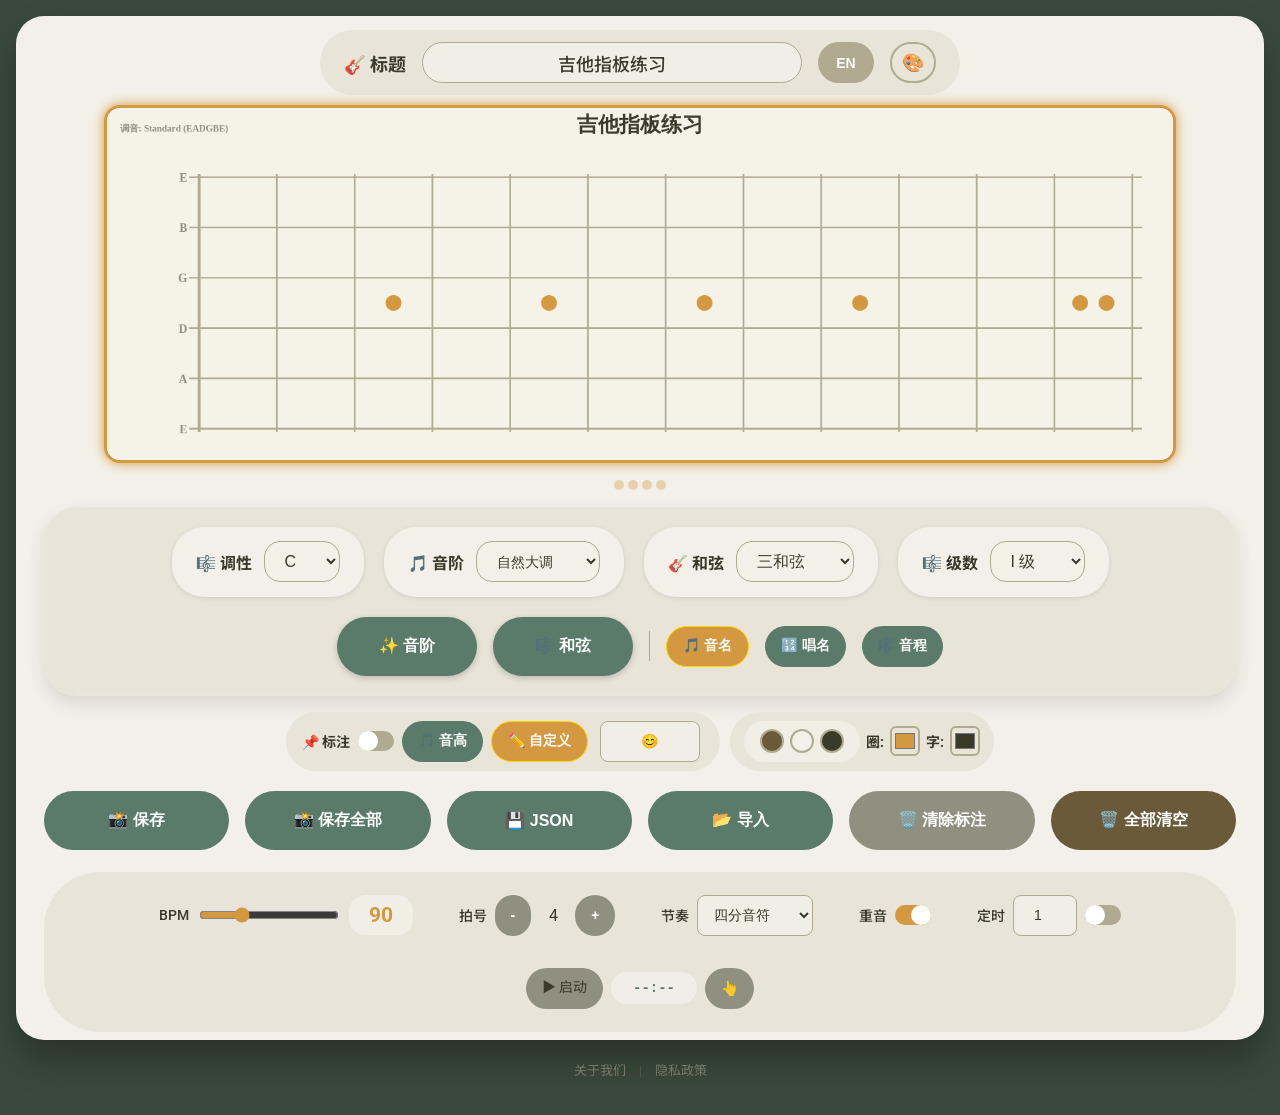
==== commit a108b1b2: "metro/preset/html: 节拍器独立持久化 · 🎨 调色板按钮 + 面板骨架 · 去除旧主题切换" ====
--- a/index.html
+++ b/index.html
@@ -22,8 +22,13 @@
         <label id="labelBoardTitle" data-i18n="labelBoardTitle">🎸 标题</label>
         <input type="text" id="boardTitle" value="吉他指板练习" data-i18n-placeholder="boardTitlePlaceholder" placeholder="自动或手动填写">
         <button id="langToggle" class="lang-toggle">EN</button>
-        <button id="themeToggle" class="theme-toggle">🌙</button>
+        <button id="paletteToggle" class="palette-toggle">🎨</button>
         <!-- 预设功能已移除，保留自动保存 -->
+    </div>
+
+    <!-- 配色方案面板 -->
+    <div id="palettePanel" class="palette-panel" style="display:none;">
+        <div class="palette-grid" id="paletteGrid"></div>
     </div>
 
     <!-- 多指板容器 -->
@@ -35,35 +40,31 @@
         <div id="beatSubdivDisplayMobile" class="beat-subdiv-display-fixed"></div>
     </div>
 
-    <!-- 调音设置 -->
-    <div class="tuning-row">
-        <button id="tuningToggle" class="tuning-toggle">
-            <span>🎵</span> <span data-i18n="tuning">调音设置</span> <span class="arrow">▼</span>
-        </button>
-    </div>
-    <div id="tuningPanel" class="tuning-panel">
-        <div class="tuning-preset">
-            <label data-i18n="preset">预设:</label>
-            <select id="tuningPreset">
-                <option value="standard">Standard (EADGBE)</option>
-                <option value="dropD">Drop D (EADGBD)</option>
-                <option value="dropC">Drop C (EADGCD)</option>
-                <option value="openG">Open G (DGDGBD)</option>
-                <option value="openD">Open D (DADF#AD)</option>
-                <option value="dadgad">DADGAD</option>
-                <option value="halfDown">Half Step Down (Eb)</option>
-                <option value="fullDown">Full Step Down (D)</option>
-                <option value="custom">自定义</option>
-            </select>
-        </div>
-        <div class="tuning-group" id="stringTuningControls">
-            <label>1st:</label><select id="string0" data-string="0"><option>E</option><option>E#</option><option>F</option><option>F#</option><option>G</option><option>G#</option><option>A</option><option>A#</option><option>B</option><option>C</option><option>C#</option><option>D</option><option>D#</option></select>
-            <label>2nd:</label><select id="string1" data-string="1"><option selected>B</option><option>C</option><option>C#</option><option>D</option><option>D#</option><option>E</option><option>E#</option><option>F</option><option>F#</option><option>G</option><option>G#</option><option>A</option><option>A#</option></select>
-            <label>3rd:</label><select id="string2" data-string="2"><option selected>G</option><option>G#</option><option>A</option><option>A#</option><option>B</option><option>C</option><option>C#</option><option>D</option><option>D#</option><option>E</option><option>E#</option><option>F</option><option>F#</option></select>
-            <div class="tuning-row-break"></div>
-            <label>4th:</label><select id="string3" data-string="3"><option selected>D</option><option>D#</option><option>E</option><option>E#</option><option>F</option><option>F#</option><option>G</option><option>G#</option><option>A</option><option>A#</option><option>B</option><option>C</option><option>C#</option></select>
-            <label>5th:</label><select id="string4" data-string="4"><option selected>A</option><option>A#</option><option>B</option><option>C</option><option>C#</option><option>D</option><option>D#</option><option>E</option><option>E#</option><option>F</option><option>F#</option><option>G</option><option>G#</option></select>
-            <label>6th:</label><select id="string5" data-string="5"><option selected>E</option><option>E#</option><option>F</option><option>F#</option><option>G</option><option>G#</option><option>A</option><option>A#</option><option>B</option><option>C</option><option>C#</option><option>D</option><option>D#</option></select>
+    <!-- 调音面板（由各指板左下角按钮打开） -->
+    <div id="tuningPanel" class="tuning-panel" style="display:none;">
+        <div class="tuning-panel-inner">
+            <div class="tuning-row1">
+                <label data-i18n="preset">预设:</label>
+                <select id="tuningPreset">
+                    <option value="standard">Standard (EADGBE)</option>
+                    <option value="dropD">Drop D (EADGBD)</option>
+                    <option value="dropC">Drop C (EADGCD)</option>
+                    <option value="openG">Open G (DGDGBD)</option>
+                    <option value="openD">Open D (DADF#AD)</option>
+                    <option value="dadgad">DADGAD</option>
+                    <option value="halfDown">Half Step Down (Eb)</option>
+                    <option value="fullDown">Full Step Down (D)</option>
+                    <option value="custom">自定义</option>
+                </select>
+            </div>
+            <div class="tuning-row2" id="stringTuningControls">
+                <div class="tuning-item"><label>1st</label><select id="string0" data-string="0"><option>E</option><option>E#</option><option>F</option><option>F#</option><option>G</option><option>G#</option><option>A</option><option>A#</option><option>B</option><option>C</option><option>C#</option><option>D</option><option>D#</option></select></div>
+                <div class="tuning-item"><label>2nd</label><select id="string1" data-string="1"><option selected>B</option><option>C</option><option>C#</option><option>D</option><option>D#</option><option>E</option><option>E#</option><option>F</option><option>F#</option><option>G</option><option>G#</option><option>A</option><option>A#</option></select></div>
+                <div class="tuning-item"><label>3rd</label><select id="string2" data-string="2"><option selected>G</option><option>G#</option><option>A</option><option>A#</option><option>B</option><option>C</option><option>C#</option><option>D</option><option>D#</option><option>E</option><option>E#</option><option>F</option><option>F#</option></select></div>
+                <div class="tuning-item"><label>4th</label><select id="string3" data-string="3"><option selected>D</option><option>D#</option><option>E</option><option>E#</option><option>F</option><option>F#</option><option>G</option><option>G#</option><option>A</option><option>A#</option><option>B</option><option>C</option><option>C#</option></select></div>
+                <div class="tuning-item"><label>5th</label><select id="string4" data-string="4"><option selected>A</option><option>A#</option><option>B</option><option>C</option><option>C#</option><option>D</option><option>D#</option><option>E</option><option>E#</option><option>F</option><option>F#</option><option>G</option><option>G#</option></select></div>
+                <div class="tuning-item"><label>6th</label><select id="string5" data-string="5"><option selected>E</option><option>E#</option><option>F</option><option>F#</option><option>G</option><option>G#</option><option>A</option><option>A#</option><option>B</option><option>C</option><option>C#</option><option>D</option><option>D#</option></select></div>
+            </div>
         </div>
     </div>
 
@@ -88,17 +89,17 @@
         <div class="tool-group tool-group-tall annotation-group-wrapper">
             <div class="annotation-group-desktop">
                 <span class="tool-group-label" data-i18n="annotation">📌 标注</span>
-                <div id="annotationToggle" class="toggle-switch active"></div>
+                <div id="annotationToggle" class="toggle-switch"></div>
                 <button id="ModePitch" class="mode-btn" data-i18n="pitch">🎵 音高</button>
                 <button id="modeManual" class="mode-btn active" data-i18n="manual">✏️ 自定义</button>
-                <input type="text" id="labelText" value="●" size="3" class="annotation-text-input">
+                <input type="text" id="labelText" value="😊" size="3" class="annotation-text-input">
             </div>
             <div class="annotation-group-mobile">
                 <span class="tool-group-label" data-i18n="annotation">📌 标注</span>
-                <div id="annotationToggleMobile" class="toggle-switch active"></div>
+                <div id="annotationToggleMobile" class="toggle-switch"></div>
                 <button id="ModePitchMobile" class="mode-btn" data-i18n="pitch">🎵 音高</button>
                 <button id="modeManualMobile" class="mode-btn active" data-i18n="manual">✏️ 手动</button>
-                <input type="text" id="labelTextMobile" value="●" size="3" class="small-text-input">
+                <input type="text" id="labelTextMobile" value="😊" size="3" class="small-text-input">
             </div>
         </div>
         <div class="color-bar-wrapper">
--- a/styles/main.css
+++ b/styles/main.css
@@ -6,6 +6,59 @@
    ============================================ */
 
 :root {
+    /* ===== 10 色颜色系统 ===== */
+    --clr-bg: #2A3A2A;
+    --clr-card: #FDF8E7;
+    --clr-panel: #ECE3D0;
+    --clr-canvas: #F9EFDC;
+    --clr-text: #3A2A1A;
+    --clr-muted: #9A8A70;
+    --clr-btn: #4A6A3B;
+    --clr-accent: #D4892E;
+    --clr-danger: #B8321A;
+    --clr-border: #BCAB8A;
+    --clr-text-btn: #FFFFFF;
+    --clr-text-accent: #1A1A1A;
+    --clr-text-danger: #FFFFFF;
+
+    /* ===== 旧变量别名（向后兼容）===== */
+    --color-bg-body: var(--clr-bg);
+    --color-bg-container: var(--clr-card);
+    --color-bg-title: var(--clr-panel);
+    --color-bg-panel: var(--clr-panel);
+    --color-bg-group: var(--clr-card);
+    --color-bg-tool: var(--clr-card);
+    --color-bg-metro: var(--clr-panel);
+    --color-bg-metro-group: var(--clr-panel);
+    --color-bg-canvas: var(--clr-canvas);
+    --color-bg-input: color-mix(in srgb, var(--clr-card) 85%, transparent);
+    --color-text-primary: var(--clr-text);
+    --color-text-secondary: var(--clr-muted);
+    --color-text-metro: var(--clr-text);
+    --color-text-bpm: var(--clr-accent);
+    --color-text-countdown: var(--clr-danger);
+    --color-btn-primary: var(--clr-btn);
+    --color-btn-secondary: var(--clr-muted);
+    --color-btn-secondary-active: var(--clr-accent);
+    --color-btn-danger: var(--clr-danger);
+    --color-border: var(--clr-border);
+    --color-border-dark: var(--clr-border);
+    --color-toggle-off: var(--clr-border);
+    --color-toggle-on: var(--clr-accent);
+    --color-beat-off: var(--clr-border);
+    --color-beat-on: var(--clr-accent);
+    --canvas-bg: var(--clr-canvas);
+    --canvas-text: var(--clr-text);
+    --canvas-subtext: var(--clr-muted);
+    --canvas-line: var(--clr-border);
+    --canvas-nut: var(--clr-border);
+    --canvas-marker: var(--clr-accent);
+    --canvas-string-dark: var(--clr-border);
+    --canvas-string-light: var(--clr-border);
+    --canvas-ann-bg: var(--clr-card);
+    --canvas-ann-border: var(--clr-btn);
+    --canvas-ann-text: var(--clr-text);
+
     /* 字体系统 */
     --font-primary: 'Roboto', 'Noto Sans SC', system-ui, sans-serif;
     --font-secondary: 'Noto Sans SC', 'Roboto', system-ui, sans-serif;
@@ -60,97 +113,65 @@
     --range-width: 140px;
     --bpm-min-width: 64px;
     
-    /* 浅色主题颜色 */
-    --color-bg-body: #2c3e2f;
-    --color-bg-container: #fdf8e7;
-    --color-bg-title: #e2dccd;
-    --color-bg-panel: #ece3d0;
-    --color-bg-group: #fff7ea;
-    --color-bg-tool: #e2dccd;
-    --color-bg-metro: #25201a;
-    --color-bg-metro-group: #3e3327;
-    --color-bg-canvas: #f9f2dc;
-    --color-bg-input: rgba(255,255,255,0.9);
-    --color-bg-input-dark: rgba(0,0,0,0.3);
-    
-    --color-text-primary: #4a2e1e;
-    --color-text-secondary: #8b7a65;
-    --color-text-metro: #f0e3c9;
-    --color-text-bpm: #ffcc77;
-    --color-text-countdown: #ffaa66;
-    
-    --color-btn-primary: #4a6a3b;
-    --color-btn-secondary: #6b5c48;
-    --color-btn-secondary-active: #4a3a2a;
-    --color-btn-danger: #a1220a;
-    
-    --color-border: #bcab8a;
-    --color-border-dark: #5a4a3a;
-    --color-toggle-off: #5a4a3a;
-    --color-toggle-on: #e68a2e;
-    --color-beat-off: #3a2e24;
-    --color-beat-on: #ffaa33;
-    
-    /* Canvas 绘制颜色 — 由 FretboardRenderer.draw() 通过 getComputedStyle 读取 */
-    --canvas-bg: #f9efdc;
-    --canvas-text: #3a2a1a;
-    --canvas-subtext: #8b7a65;
-    --canvas-line: #aa8c64;
-    --canvas-nut: #7c5a38;
-    --canvas-marker: #cfbc8c;
-    --canvas-string-dark: #8b7a65;
-    --canvas-string-light: #8b7a65;
-    --canvas-ann-bg: #ffffff;
-    --canvas-ann-border: #b0a07c;
-    --canvas-ann-text: #1e2a1a;
-}
-
-/* 深色主题 - 冷暗蓝调 */
+    /* 浅色主题 — 全部映射到 10 色系统（由 applyPalette 动态控制） */
+    --color-bg-body: var(--clr-bg);
+    --color-bg-container: var(--clr-card);
+    --color-bg-title: var(--clr-panel);
+    --color-bg-panel: var(--clr-panel);
+    --color-bg-group: var(--clr-card);
+    --color-bg-tool: var(--clr-card);
+    --color-bg-metro: var(--clr-panel);
+    --color-bg-metro-group: var(--clr-panel);
+    --color-bg-canvas: var(--clr-canvas);
+    --color-bg-input: color-mix(in srgb, var(--clr-card) 85%, transparent);
+    --color-bg-input-dark: color-mix(in srgb, var(--clr-bg) 70%, transparent);
+    
+    --color-text-primary: var(--clr-text);
+    --color-text-secondary: var(--clr-muted);
+    --color-text-metro: var(--clr-text);
+    --color-text-bpm: var(--clr-accent);
+    --color-text-countdown: var(--clr-danger);
+    
+    --color-btn-primary: var(--clr-btn);
+    --color-btn-secondary: var(--clr-muted);
+    --color-btn-secondary-active: var(--clr-accent);
+    --color-btn-danger: var(--clr-danger);
+    --color-btn-mode: var(--clr-btn);
+    --color-btn-mode-active: var(--clr-accent);
+    
+    --color-border: var(--clr-border);
+    --color-border-dark: var(--clr-border);
+    --color-toggle-off: var(--clr-border);
+    --color-toggle-on: var(--clr-accent);
+    --color-beat-off: var(--clr-border);
+    --color-beat-on: var(--clr-accent);
+    
+    /* Canvas 绘制颜色 */
+    --canvas-bg: var(--clr-canvas);
+    --canvas-text: var(--clr-text);
+    --canvas-subtext: var(--clr-muted);
+    --canvas-line: var(--clr-border);
+    --canvas-nut: var(--clr-border);
+    --canvas-marker: var(--clr-accent);
+    --canvas-string-dark: var(--clr-border);
+    --canvas-string-light: var(--clr-border);
+    --canvas-ann-bg: var(--clr-card);
+    --canvas-ann-border: var(--clr-border);
+    --canvas-ann-text: var(--clr-text);
+}
+
+/* 深色主题 — 不再使用，保留占位防止旧 data-theme 报错 */
 [data-theme="dark"] {
-    --color-bg-body: #1a1a2e;
-    --color-bg-container: #16213e;
-    --color-bg-title: #0f3460;
-    --color-bg-panel: #0d1b2a;
-    --color-bg-group: #16213e;
-    --color-bg-tool: #0f3460;
-    --color-bg-metro: #1a1a2e;
-    --color-bg-metro-group: #1b263b;
-    --color-bg-canvas: #0d1b2a;
-    --color-bg-input: rgba(30, 40, 60, 0.9);
-    --color-bg-input-dark: rgba(0, 0, 0, 0.3);
-    
-    --color-text-primary: #eaeaea;
-    --color-text-secondary: #a0a0a0;
-    --color-text-metro: #e0e0e0;
-    --color-text-bpm: #ffd93d;
-    --color-text-countdown: #ff9f43;
-    
-    --color-btn-primary: #4a69bd;
-    --color-btn-secondary: #5c6bc0;
-    --color-btn-secondary-active: #3949ab;
-    --color-btn-mode: #7c5a88;
-    --color-btn-mode-active: #5a3a66;
-    --color-btn-danger: #e53935;
-    
-    --color-border: #424242;
-    --color-border-dark: #37474f;
-    --color-toggle-off: #455a64;
-    --color-toggle-on: #ff9800;
-    --color-beat-off: #455a64;
-    --color-beat-on: #ff9800;
-    
-    /* Canvas 绘制颜色 — 深色主题 */
-    --canvas-bg: #0d1b2a;
-    --canvas-text: #eaeaea;
-    --canvas-subtext: #888888;
-    --canvas-line: #4a5568;
-    --canvas-nut: #2d3748;
-    --canvas-marker: #4a5568;
-    --canvas-string-dark: #555566;
-    --canvas-string-light: #4a4a5a;
-    --canvas-ann-bg: #2d3748;
-    --canvas-ann-border: #4a5568;
-    --canvas-ann-text: #eaeaea;
+    --clr-bg: #0A0E1A;
+    --clr-card: #16213E;
+    --clr-panel: #0D1B2A;
+    --clr-canvas: #0D1B2A;
+    --clr-text: #E8E8F0;
+    --clr-muted: #8890A0;
+    --clr-btn: #4A69BD;
+    --clr-accent: #F0A030;
+    --clr-danger: #E53935;
+    --clr-border: #3A4A60;
 }
 
 /* ============================================
@@ -244,31 +265,81 @@
 }
 
 /* 指板删除按钮 */
-/* 指板移动/复制/新增按钮 */
-.fretboard-up, .fretboard-down, .fretboard-copy, .fretboard-add {
+/* 指板操作按钮 — 统一定位 */
+.fretboard-up, .fretboard-down, .fretboard-copy, .fretboard-add,
+.fretboard-del {
     position: absolute;
-    width: 32px; height: 32px;
     border-radius: 50%;
     color: white; border: none;
-    font-size: 16px; line-height: 1;
     cursor: pointer; z-index: 10;
     opacity: 0; transition: opacity 0.2s, transform 0.15s;
     padding: 0; display: flex;
     align-items: center; justify-content: center;
 }
-.fretboard-up, .fretboard-down { background: var(--color-toggle-on); font-size: 10px; width: 24px; height: 24px; top: 4px; }
-.fretboard-up { right: 60px; }
-.fretboard-down { right: 32px; }
-.fretboard-copy { bottom: 8px; right: 44px; background: #4CAF50; }
-.fretboard-add { bottom: 8px; right: 8px; background: #4CAF50; font-size: 20px; }
+/* ▲ 上移 — 右上（同行左端） */
+.fretboard-up {
+    background: var(--color-toggle-on); font-size: 16px;
+    width: 42px; height: 42px; top: 4px; right: 100px;
+}
+/* ▼ 下移 — 右上（同行中间） */
+.fretboard-down {
+    background: var(--color-toggle-on); font-size: 16px;
+    width: 42px; height: 42px; top: 4px; right: 52px;
+}
+/* ✕ 删除 — 右上（同行右端） */
+.fretboard-del {
+    width: 42px; height: 42px; font-size: 18px;
+    top: 4px; right: 4px;
+}
+/* ⧉ 复制 — 右下 */
+.fretboard-copy {
+    background: var(--clr-btn); font-size: 18px;
+    width: 42px; height: 42px; bottom: 8px; right: 52px;
+}
+/* + 新增 — 右下 */
+.fretboard-add {
+    background: var(--clr-btn); font-size: 24px;
+    width: 42px; height: 42px; bottom: 8px; right: 4px;
+}
 .fretboard-copy:hover, .fretboard-add:hover { transform: scale(1.15); }
+
+/* 调音按钮（左下角） */
+.fretboard-tune {
+    position: absolute;
+    bottom: 8px;
+    left: 8px;
+    width: 36px;
+    height: 36px;
+    border-radius: 50%;
+    background: var(--clr-btn);
+    color: var(--clr-text-btn);
+    border: none;
+    font-size: 14px;
+    line-height: 1;
+    cursor: pointer;
+    z-index: 10;
+    opacity: 0;
+    pointer-events: none;
+    transition: opacity 0.2s;
+    padding: 0;
+    display: flex;
+    align-items: center;
+    justify-content: center;
+}
+.fretboard-wrapper:hover .fretboard-tune,
+.fretboard-tune:hover,
+.fretboard-wrapper.show-buttons .fretboard-tune {
+    opacity: 1;
+    pointer-events: auto;
+}
+.fretboard-tune.active { background: color-mix(in srgb, var(--clr-btn) 70%, black) !important; }
 
 /* 标注开关（绿色，稍小，垂直居中） */
 #annotationToggle, #annotationToggleMobile,
 #accentToggle, #timerToggle { width: 36px; height: 20px; }
 #annotationToggle:after, #annotationToggleMobile:after,
 #accentToggle:after, #timerToggle:after { top: 0; width: 20px; height: 20px; left: 0; }
-#annotationToggle.active, #annotationToggleMobile.active { background: #4CAF50 !important; }
+#annotationToggle.active, #annotationToggleMobile.active { background: var(--clr-btn) !important; }
 #annotationToggle.active:after,
 #annotationToggleMobile.active:after,
 #accentToggle.active:after, #timerToggle.active:after { left: 16px; }
@@ -278,25 +349,9 @@
 .fretboard-copy, .fretboard-add { pointer-events: none; }
 
 .fretboard-del {
-    position: absolute;
-    top: 4px;
-    right: 4px;
-    width: 24px;
-    height: 24px;
-    border-radius: 50%;
+    width: 42px; height: 42px; font-size: 18px;
+    top: 4px; right: 4px;
     background: var(--color-btn-danger);
-    color: white;
-    border: none;
-    font-size: 12px;
-    line-height: 1;
-    cursor: pointer;
-    z-index: 10;
-    opacity: 0;
-    transition: opacity 0.2s;
-    padding: 0;
-    display: flex;
-    align-items: center;
-    justify-content: center;
 }
 
 .fretboard-wrapper:hover .fretboard-del,
@@ -395,7 +450,7 @@
 }
 
 .lang-toggle:hover, .theme-toggle:hover {
-    background: #3a2e24;
+    filter: brightness(0.8);
 }
 
 /* ============================================
@@ -427,7 +482,7 @@
     border: none;
 }
 
-.tuning-toggle:hover { background: #3a2e24; }
+.tuning-toggle:hover { filter: brightness(0.8); }
 .tuning-toggle.active { background: var(--color-btn-primary); }
 .tuning-toggle .arrow {
     display: inline-block;
@@ -451,8 +506,84 @@
 }
 
 .tuning-panel.open {
-    max-height: 220px;
-    padding: 18px 22px;
+    display: block !important;
+    max-height: 280px;
+}
+.tuning-panel-inner {
+    background: var(--color-bg-group);
+    border-radius: var(--radius-xl);
+    padding: 14px 18px;
+    display: flex;
+    flex-direction: column;
+    gap: 12px;
+}
+.tuning-row1 {
+    display: flex;
+    align-items: center;
+    gap: 8px;
+}
+.tuning-row1 label { font-weight: var(--weight-bold); color: var(--color-text-primary); font-size: var(--text-md); white-space: nowrap; }
+.tuning-row2 {
+    display: flex;
+    flex-wrap: wrap;
+    justify-content: center;
+    align-items: center;
+    gap: 6px;
+}
+.tuning-row2 label { font-size: var(--text-sm); font-weight: var(--weight-bold); color: var(--color-text-primary); white-space: nowrap; }
+.tuning-item {
+    display: flex;
+    align-items: center;
+    gap: 4px;
+    background: var(--color-bg-input);
+    border: 1px solid var(--color-border);
+    border-radius: var(--radius-sm);
+    padding: 2px 8px;
+    min-width: 80px;
+    flex: 1 0 auto;
+    max-width: 110px;
+}
+.tuning-item label {
+    font-size: var(--text-xs);
+    font-weight: var(--weight-bold);
+    color: var(--color-text-secondary);
+    white-space: nowrap;
+    min-width: 22px;
+}
+.tuning-item select {
+    flex: 1;
+    border: none;
+    background: transparent;
+    font-size: var(--text-sm);
+    cursor: pointer;
+    padding: 2px 0;
+    min-width: 45px;
+    color: var(--color-text-primary);
+    font-weight: var(--weight-medium);
+}
+.tuning-row2 select {
+    width: 70px;
+    padding: 3px 4px;
+    font-size: var(--text-sm);
+    border: 1px solid var(--color-border);
+    border-radius: var(--radius-sm);
+    background: var(--color-bg-input);
+    cursor: pointer;
+    min-width: 55px;
+    color: var(--color-text-primary);
+}
+.tuning-row1 select {
+    flex: 1;
+    background: var(--color-bg-input);
+    border: 1px solid var(--color-border);
+    border-radius: var(--radius-md);
+    padding: var(--padding-sm);
+    font-size: var(--text-md);
+    cursor: pointer;
+    font-weight: var(--weight-medium);
+    height: var(--height-sm);
+    color: var(--color-text-primary);
+    min-width: 200px;
 }
 
 .tuning-group, .tuning-preset {
@@ -502,7 +633,7 @@
     background: var(--color-bg-panel);
     border-radius: var(--radius-xl);
     padding: 20px 26px;
-    margin: -34px 0 10px;
+    margin: 8px 0 10px;
     box-shadow: inset 0 0 0 1px rgba(255,255,255,0.1), 0 8px 18px rgba(0,0,0,0.1);
     transition: margin-top 0.3s ease, background 0.3s ease;
 }
@@ -574,6 +705,33 @@
 /* PC 显示桌面细分，隐藏手机细分 */
 #beatSubdivDisplay { display: flex; }
 #beatSubdivDisplayMobile { display: none; }
+
+/* 配色选择面板 */
+.palette-panel {
+    max-width: 600px;
+    margin: 6px auto 0;
+    padding: 14px 16px;
+    background: var(--clr-card);
+    border-radius: var(--radius-xl);
+    box-shadow: 0 4px 12px rgba(0,0,0,0.15);
+}
+.palette-grid { display: grid; grid-template-columns: 1fr 1fr; gap: 10px; }
+.palette-card {
+    display: flex; flex-direction: column; align-items: center; gap: 4px;
+    padding: 8px 6px; border-radius: var(--radius-lg); cursor: pointer;
+    transition: 0.2s; border: 2px solid transparent;
+}
+.palette-card:hover { border-color: var(--clr-accent); }
+.palette-card.active { border-color: var(--clr-text); background: var(--clr-panel); }
+.palette-swatches { display: flex; gap: 2px; }
+.palette-swatches span { width: 18px; height: 18px; border-radius: 50%; border: 1px solid rgba(0,0,0,0.1); }
+.palette-name { font-size: var(--text-xs); font-weight: var(--weight-bold); color: var(--clr-text); }
+.palette-toggle {
+    background: var(--clr-panel); border: 2px solid var(--clr-border);
+    border-radius: 50px; font-size: 18px; cursor: pointer;
+    padding: 4px 10px; transition: 0.2s;
+}
+.palette-toggle:hover { background: var(--clr-card); }
 
 /* 颜色选项行 */
 .color-row {
@@ -627,7 +785,7 @@
     height: var(--height-lg);
 }
 
-.gen-btn:hover { background: #2c4a1e; transform: scale(0.97); }
+.gen-btn:hover { background: color-mix(in srgb, var(--clr-btn) 80%, black); transform: scale(0.97); }
 
 /* ============================================
    工具栏
@@ -678,7 +836,7 @@
 
 .mode-btn.active {
     background: var(--color-btn-mode-active, var(--color-btn-secondary-active)) !important;
-    box-shadow: inset 0 0 3px #ffd966;
+    box-shadow: inset 0 0 3px var(--clr-accent);
     border: 1px solid gold;
 }
 
@@ -755,12 +913,12 @@
     height: var(--height-sm);
 }
 
-#clearAllBtn { background: var(--color-toggle-on); }
+#clearAllBtn { background: var(--color-btn-secondary); }
 #clearAllBtn:hover { filter: brightness(1.15); }
 #fretboardAddBtn { background: var(--color-btn-danger); }
-#fretboardAddBtn:hover { background: #7a1a08; }
+#fretboardAddBtn:hover { filter: brightness(0.75); }
 .btn-secondary {
-    background: var(--color-btn-secondary, #6b5c48);
+    background: var(--color-btn-secondary);
     border: none;
     color: white;
     padding: var(--padding-sm);
@@ -809,9 +967,9 @@
 }
 
 .metro-group select {
-    background: var(--color-bg-input-dark);
-    color: var(--color-text-metro);
-    border: 1px solid var(--color-border-dark);
+    background: var(--color-bg-input);
+    color: var(--color-text-primary);
+    border: 1px solid var(--color-border);
     border-radius: var(--radius-sm);
     padding: var(--padding-xs);
     font-size: var(--text-sm);
@@ -823,9 +981,9 @@
 
 .metro-timer-input {
     width: 64px;
-    background: var(--color-bg-input-dark);
-    color: var(--color-text-countdown);
-    border: none;
+    background: var(--color-bg-panel);
+    color: var(--color-text-bpm);
+    border: 1px solid var(--color-border);
     border-radius: 32px;
     padding: 6px 10px;
     font-size: 14px;
@@ -834,7 +992,7 @@
 }
 
 .bpm-value {
-    background: var(--color-bg-input-dark);
+    background: var(--color-bg-input);
     padding: var(--padding-sm);
     border-radius: var(--radius-md);
     font-size: var(--text-xl);
@@ -846,7 +1004,7 @@
     transition: background 0.3s ease, color 0.3s ease;
 }
 
-input[type="range"] { width: 140px; }
+input[type="range"] { width: 140px; accent-color: var(--clr-accent); }
 
 .metro-btn {
     background: var(--color-btn-secondary);
@@ -890,12 +1048,12 @@
 .toggle-switch.active:after { left: 22px; }
 
 .countdown-timer {
-    background: var(--color-bg-input-dark);
+    background: var(--color-bg-input);
     padding: var(--padding-sm);
     border-radius: var(--radius-lg);
     font-family: monospace;
     font-weight: var(--weight-bold);
-    color: var(--color-text-countdown);
+    color: var(--color-btn-primary);
     min-width: 86px;
     text-align: center;
     font-size: var(--text-sm);
@@ -966,28 +1124,28 @@
 .beat-subdiv {
     width: 10px;
     height: 10px;
-    background: rgba(255,255,255,0.2);
+    background: color-mix(in srgb, var(--clr-text) 25%, transparent);
     border-radius: 50%;
     transition: background-color 0.08s ease-out, transform 0.08s ease-out, box-shadow 0.08s ease-out;
     will-change: transform, background-color;
 }
 
 .beat-subdiv.active {
-    background: var(--color-text-bpm);
+    background: var(--clr-accent);
     transform: scale(1.3);
-    box-shadow: 0 0 8px var(--color-text-bpm);
+    box-shadow: 0 0 8px var(--clr-accent);
 }
 
 .beat-subdiv.accent {
-    background: rgba(255,170,102,0.3);
+    background: color-mix(in srgb, var(--clr-accent) 35%, transparent);
     width: 10px;
     height: 10px;
 }
 
 .beat-subdiv.accent.active {
-    background: var(--color-text-countdown);
+    background: var(--clr-danger);
     transform: scale(1.4);
-    box-shadow: 0 0 10px var(--color-text-countdown);
+    box-shadow: 0 0 10px var(--clr-danger);
 }
 
 /* ============================================
@@ -1037,6 +1195,9 @@
 
 /* 移动端 - 800px以下 */
 @media (max-width: 800px) {
+    .palette-swatches span { width: 14px; height: 14px; }
+    .palette-card { padding: 6px 4px; }
+    .palette-name { font-size: 10px; }
     :root {
         /* 移动端字体大小 */
         --text-xs: 11px;
@@ -1073,6 +1234,17 @@
     #beatSubdivDisplay { display: none; }
     #beatSubdivDisplayMobile { display: flex; }
     .text-group-desktop { display: none; }
+    
+    /* 指板按钮触屏友好尺寸 */
+    .fretboard-up, .fretboard-down, .fretboard-del { width: 36px; height: 36px; font-size: 14px; }
+    .fretboard-up, .fretboard-down, .fretboard-del { top: 4px; }
+    .fretboard-up { right: 86px; }
+    .fretboard-down { right: 45px; }
+    .fretboard-del { right: 4px; }
+    .fretboard-copy, .fretboard-add, .fretboard-tune { width: 36px; height: 36px; }
+    .fretboard-copy { right: 45px; font-size: 16px; }
+    .fretboard-add { right: 4px; font-size: 20px; }
+    .fretboard-tune { left: 8px; bottom: 8px; font-size: 14px; }
     
     .small-text-input { width: 60px; }
     
@@ -1113,7 +1285,7 @@
     .metro-group { padding: 3px 8px; gap: 4px; height: var(--height-lg); }
     .metro-label { font-size: 10px; }
     .bpm-value { font-size: var(--text-xl); min-width: var(--bpm-min-width); padding: 2px 6px; }
-    input[type="range"] { width: var(--range-width); }
+    input[type="range"] { width: var(--range-width); accent-color: var(--clr-accent); }
     .metro-btn { padding: 3px 8px; font-size: 10px; height: var(--height-sm); }
     .countdown-timer { font-size: var(--text-md); min-width: 60px; }
     #exportRow { gap: 6px; margin: 12px 12px 0; display: flex; flex-wrap: wrap; justify-content: center; }
@@ -1157,6 +1329,16 @@
     #annotToolbar .color-bar-wrapper { margin: 0; }
     #beatSubdivDisplay { display: none; }
     #beatSubdivDisplayMobile { display: flex; }
+    /* 指板按钮触屏友好尺寸 */
+    .fretboard-up, .fretboard-down, .fretboard-del { width: 36px; height: 36px; font-size: 14px; }
+    .fretboard-up, .fretboard-down, .fretboard-del { top: 4px; }
+    .fretboard-up { right: 86px; }
+    .fretboard-down { right: 45px; }
+    .fretboard-del { right: 4px; }
+    .fretboard-copy, .fretboard-add, .fretboard-tune { width: 36px; height: 36px; }
+    .fretboard-copy { right: 45px; font-size: 16px; }
+    .fretboard-add { right: 4px; font-size: 20px; }
+    .fretboard-tune { left: 8px; bottom: 8px; font-size: 14px; }
     .small-text-input { width: 60px; }
     
     body { padding: 8px; }
@@ -1170,7 +1352,8 @@
     .tuning-group { padding: 4px 8px; gap: 4px; flex-wrap: wrap; }
     .tuning-group select { padding: 3px 6px; min-width: 44px; font-size: var(--text-md); }
     .tuning-preset select { min-width: 120px; font-size: var(--text-md); }
-    .main-panel { padding: 8px 10px; border-radius: 28px; }
+    .main-panel { padding: 8px 10px; border-radius: 28px; margin-top: -11px; }
+    .beat-subdiv-row { margin-top: -8px; }
     /* 参数行：659px 以下两两一行 */
     .param-row { gap: 6px; margin-bottom: 8px; flex-wrap: wrap; }
     .param-group { padding: 3px 6px; gap: 3px; width: auto; box-sizing: border-box; display: flex; align-items: center; flex: none; min-width: 0; }
@@ -1196,7 +1379,7 @@
     .metro-label { font-size: var(--text-sm); }
     .bpm-value { padding: 2px 5px; font-size: var(--text-xl); }
     .metro-btn { padding: 3px 6px; font-size: var(--text-sm); }
-    input[type="range"] { width: var(--range-width); }
+    input[type="range"] { width: var(--range-width); accent-color: var(--clr-accent); }
     .countdown-timer { font-size: var(--text-sm); min-width: 50px; }
     #exportRow { gap: 6px; margin: 10px 10px 0; display: flex; flex-wrap: wrap; justify-content: center; }
     #exportRow button { flex: none; width: calc(50% - 3px); padding: 5px 6px; font-size: var(--text-md); min-width: 0; text-align: center; }
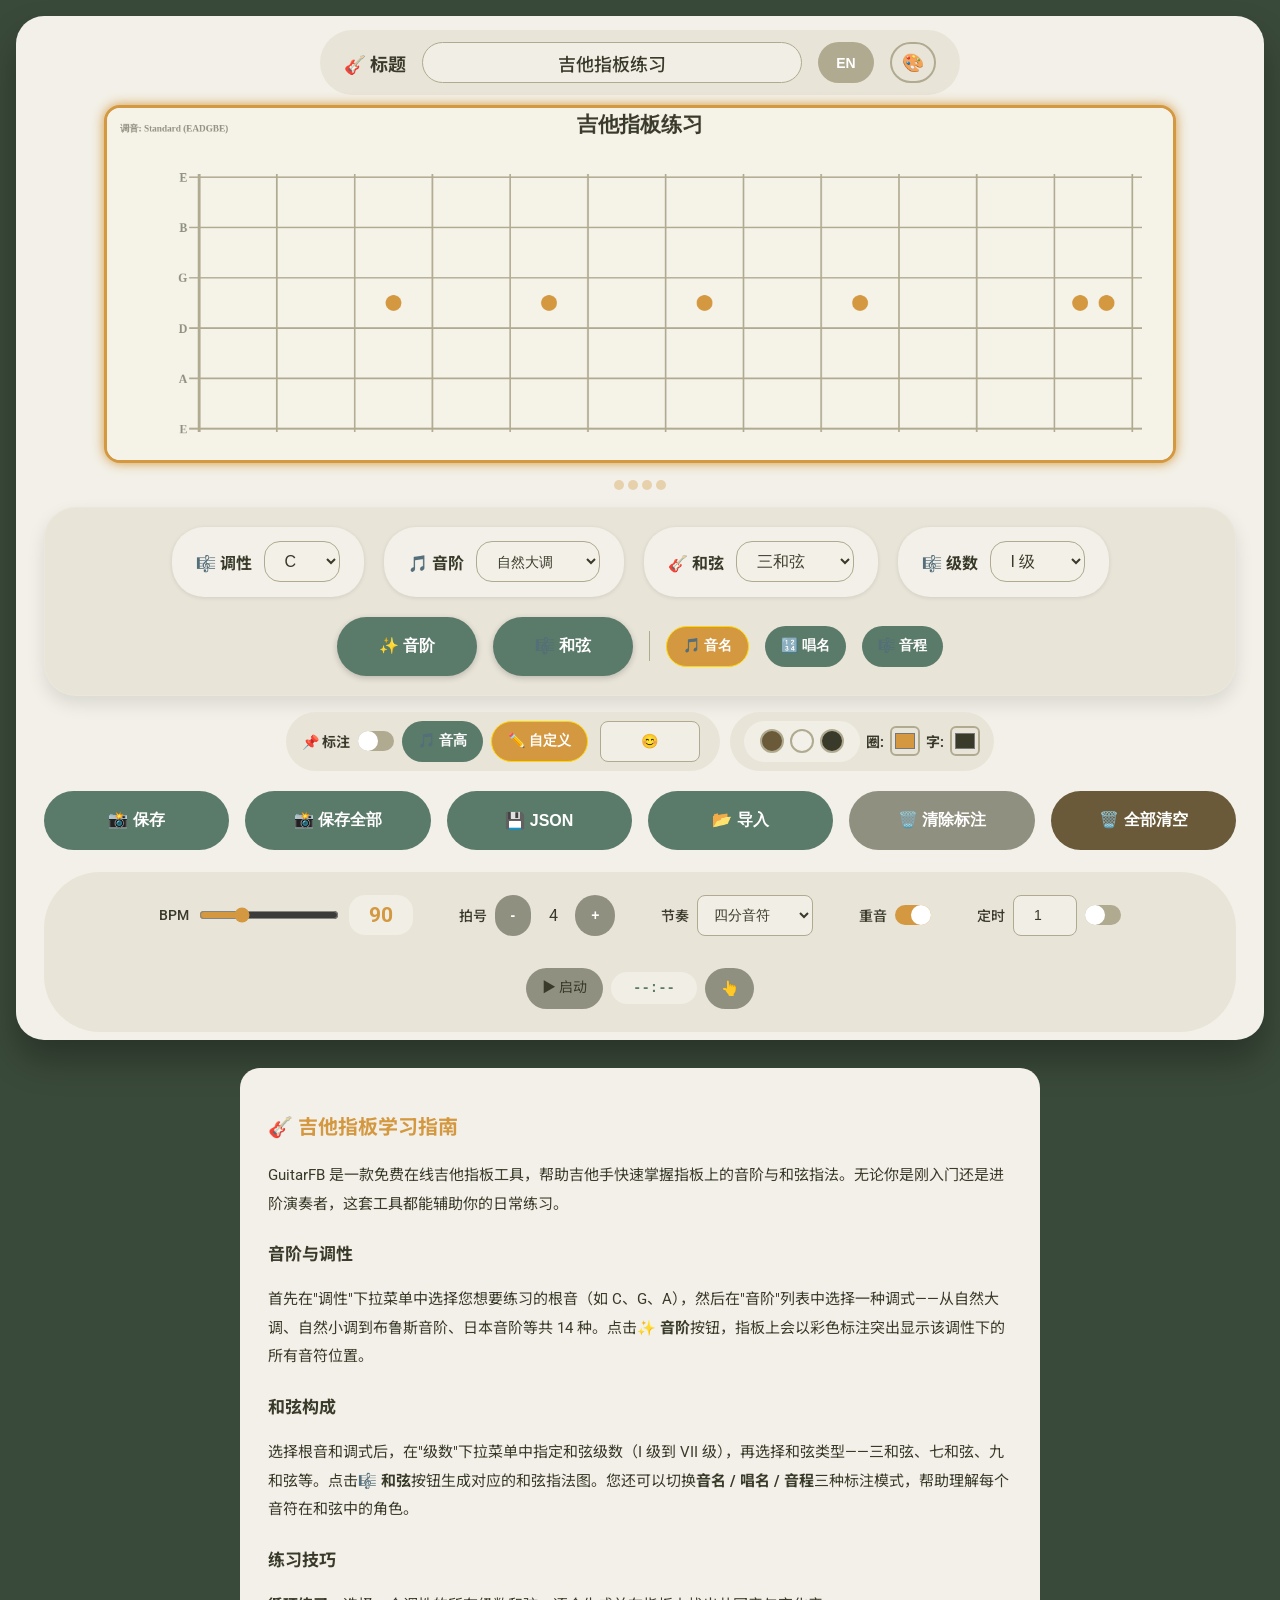
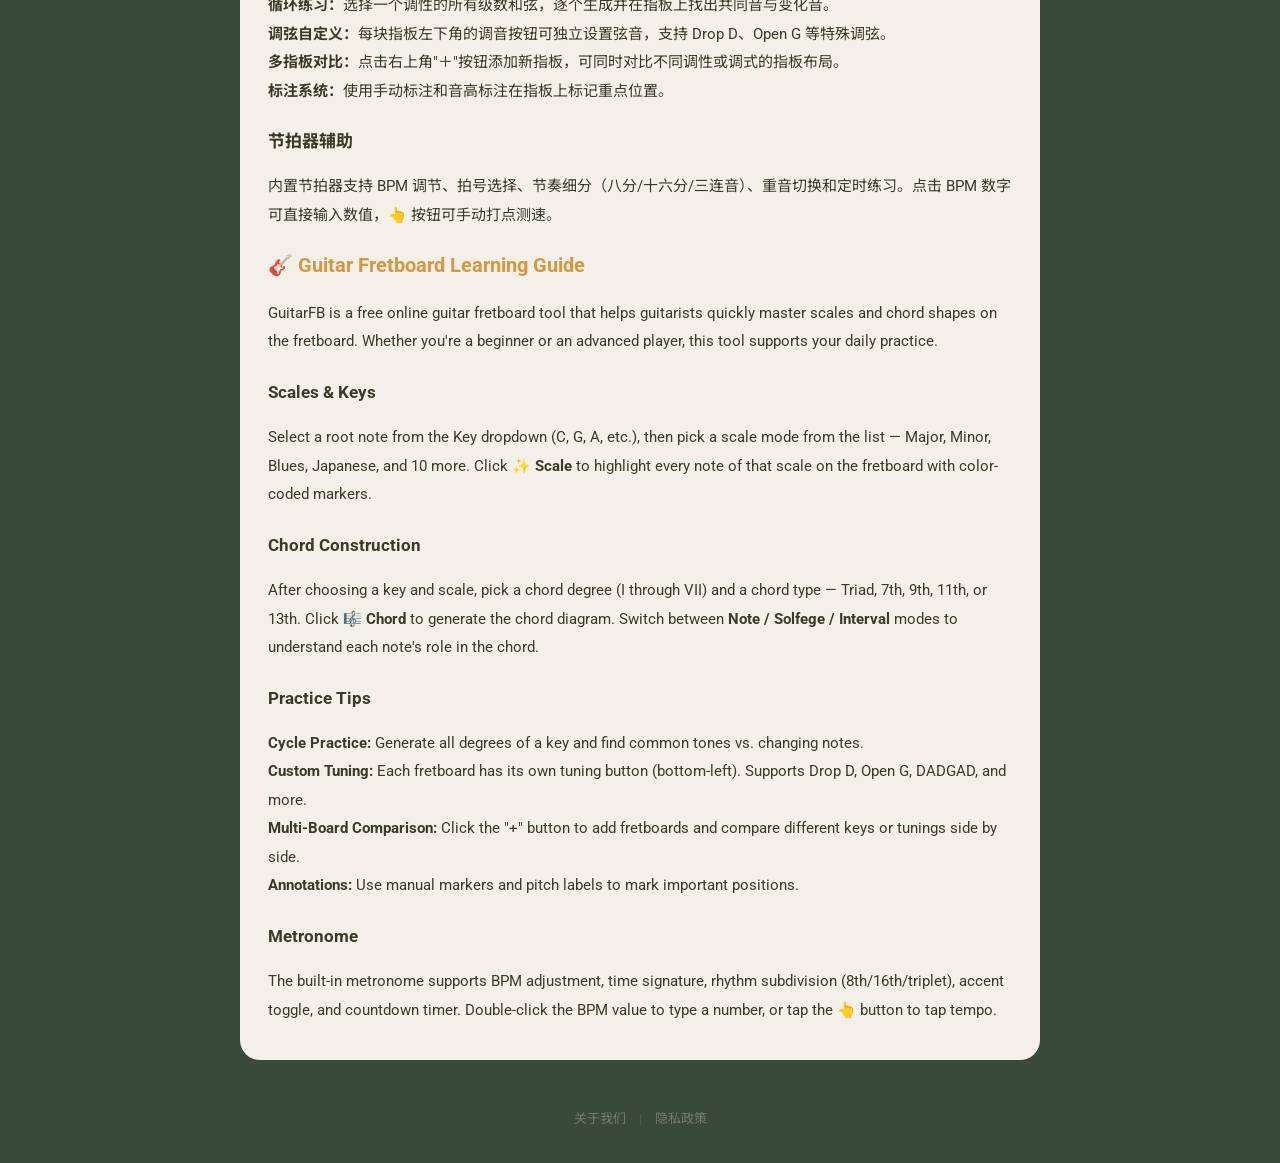
==== commit cebdbab8: "index: 节拍器下新增吉他学习指南内容块（中英双语） · about: 扩写至 800+ 字含使用说明/适合人群/配色系统" ====
--- a/index.html
+++ b/index.html
@@ -1,6 +1,8 @@
 <!DOCTYPE html>
 <html lang="zh-CN">
 <head>
+    <script async src="https://pagead2.googlesyndication.com/pagead/js/adsbygoogle.js?client=ca-pub-7190964008282719"
+     crossorigin="anonymous"></script>
     <meta charset="UTF-8">
     <meta name="viewport" content="width=device-width, initial-scale=1.0, user-scalable=yes, viewport-fit=cover">
     <title>GuitarFB · 吉他指板调式音阶与和弦工坊</title>
@@ -129,6 +131,49 @@
     </div>
 </div>
 
+<!-- 内容板块（供 AdSense 爬取） -->
+<div class="content-section">
+    <div data-lang="zh">
+    <h2>🎸 吉他指板学习指南</h2>
+    <p>GuitarFB 是一款免费在线吉他指板工具，帮助吉他手快速掌握指板上的音阶与和弦指法。无论你是刚入门还是进阶演奏者，这套工具都能辅助你的日常练习。</p>
+
+    <h3>音阶与调性</h3>
+    <p>首先在"调性"下拉菜单中选择您想要练习的根音（如 C、G、A），然后在"音阶"列表中选择一种调式——从自然大调、自然小调到布鲁斯音阶、日本音阶等共 14 种。点击<strong>✨ 音阶</strong>按钮，指板上会以彩色标注突出显示该调性下的所有音符位置。</p>
+
+    <h3>和弦构成</h3>
+    <p>选择根音和调式后，在"级数"下拉菜单中指定和弦级数（I 级到 VII 级），再选择和弦类型——三和弦、七和弦、九和弦等。点击<strong>🎼 和弦</strong>按钮生成对应的和弦指法图。您还可以切换<strong>音名 / 唱名 / 音程</strong>三种标注模式，帮助理解每个音符在和弦中的角色。</p>
+
+    <h3>练习技巧</h3>
+    <p><strong>循环练习：</strong>选择一个调性的所有级数和弦，逐个生成并在指板上找出共同音与变化音。<br>
+    <strong>调弦自定义：</strong>每块指板左下角的调音按钮可独立设置弦音，支持 Drop D、Open G 等特殊调弦。<br>
+    <strong>多指板对比：</strong>点击右上角"＋"按钮添加新指板，可同时对比不同调性或调式的指板布局。<br>
+    <strong>标注系统：</strong>使用手动标注和音高标注在指板上标记重点位置。</p>
+
+    <h3>节拍器辅助</h3>
+    <p>内置节拍器支持 BPM 调节、拍号选择、节奏细分（八分/十六分/三连音）、重音切换和定时练习。点击 BPM 数字可直接输入数值，👆 按钮可手动打点测速。</p>
+    </div>
+
+    <div data-lang="en">
+    <h2>🎸 Guitar Fretboard Learning Guide</h2>
+    <p>GuitarFB is a free online guitar fretboard tool that helps guitarists quickly master scales and chord shapes on the fretboard. Whether you're a beginner or an advanced player, this tool supports your daily practice.</p>
+
+    <h3>Scales &amp; Keys</h3>
+    <p>Select a root note from the Key dropdown (C, G, A, etc.), then pick a scale mode from the list — Major, Minor, Blues, Japanese, and 10 more. Click <strong>✨ Scale</strong> to highlight every note of that scale on the fretboard with color-coded markers.</p>
+
+    <h3>Chord Construction</h3>
+    <p>After choosing a key and scale, pick a chord degree (I through VII) and a chord type — Triad, 7th, 9th, 11th, or 13th. Click <strong>🎼 Chord</strong> to generate the chord diagram. Switch between <strong>Note / Solfege / Interval</strong> modes to understand each note's role in the chord.</p>
+
+    <h3>Practice Tips</h3>
+    <p><strong>Cycle Practice:</strong> Generate all degrees of a key and find common tones vs. changing notes.<br>
+    <strong>Custom Tuning:</strong> Each fretboard has its own tuning button (bottom-left). Supports Drop D, Open G, DADGAD, and more.<br>
+    <strong>Multi-Board Comparison:</strong> Click the "+" button to add fretboards and compare different keys or tunings side by side.<br>
+    <strong>Annotations:</strong> Use manual markers and pitch labels to mark important positions.</p>
+
+    <h3>Metronome</h3>
+    <p>The built-in metronome supports BPM adjustment, time signature, rhythm subdivision (8th/16th/triplet), accent toggle, and countdown timer. Double-click the BPM value to type a number, or tap the 👆 button to tap tempo.</p>
+    </div>
+</div>
+
 <!-- 页脚链接 -->
 <footer class="site-footer">
     <a href="about.html" data-i18n="about">关于我们</a>
--- a/styles/main.css
+++ b/styles/main.css
@@ -717,8 +717,8 @@
 }
 .palette-grid { display: grid; grid-template-columns: 1fr 1fr; gap: 10px; }
 .palette-card {
-    display: flex; flex-direction: column; align-items: center; gap: 4px;
-    padding: 8px 6px; border-radius: var(--radius-lg); cursor: pointer;
+    display: flex; align-items: center; justify-content: center;
+    padding: 6px; border-radius: var(--radius-lg); cursor: pointer;
     transition: 0.2s; border: 2px solid transparent;
 }
 .palette-card:hover { border-color: var(--clr-accent); }
@@ -1180,6 +1180,32 @@
 .site-footer .divider {
     margin: 0 10px;
     opacity: 0.4;
+}
+
+/* 内容板块（供 AdSense 爬取） */
+.content-section {
+    max-width: 800px;
+    margin: 28px auto;
+    padding: 24px 28px;
+    background: var(--clr-card);
+    border-radius: 20px;
+    color: var(--clr-text);
+    line-height: 1.9;
+}
+.content-section h2 {
+    font-size: 20px;
+    margin-bottom: 14px;
+    color: var(--clr-accent);
+}
+.content-section h3 {
+    font-size: 17px;
+    margin-top: 20px;
+    margin-bottom: 8px;
+    color: var(--clr-text);
+}
+.content-section p {
+    margin-bottom: 12px;
+    font-size: 15px;
 }
 
 /* ============================================
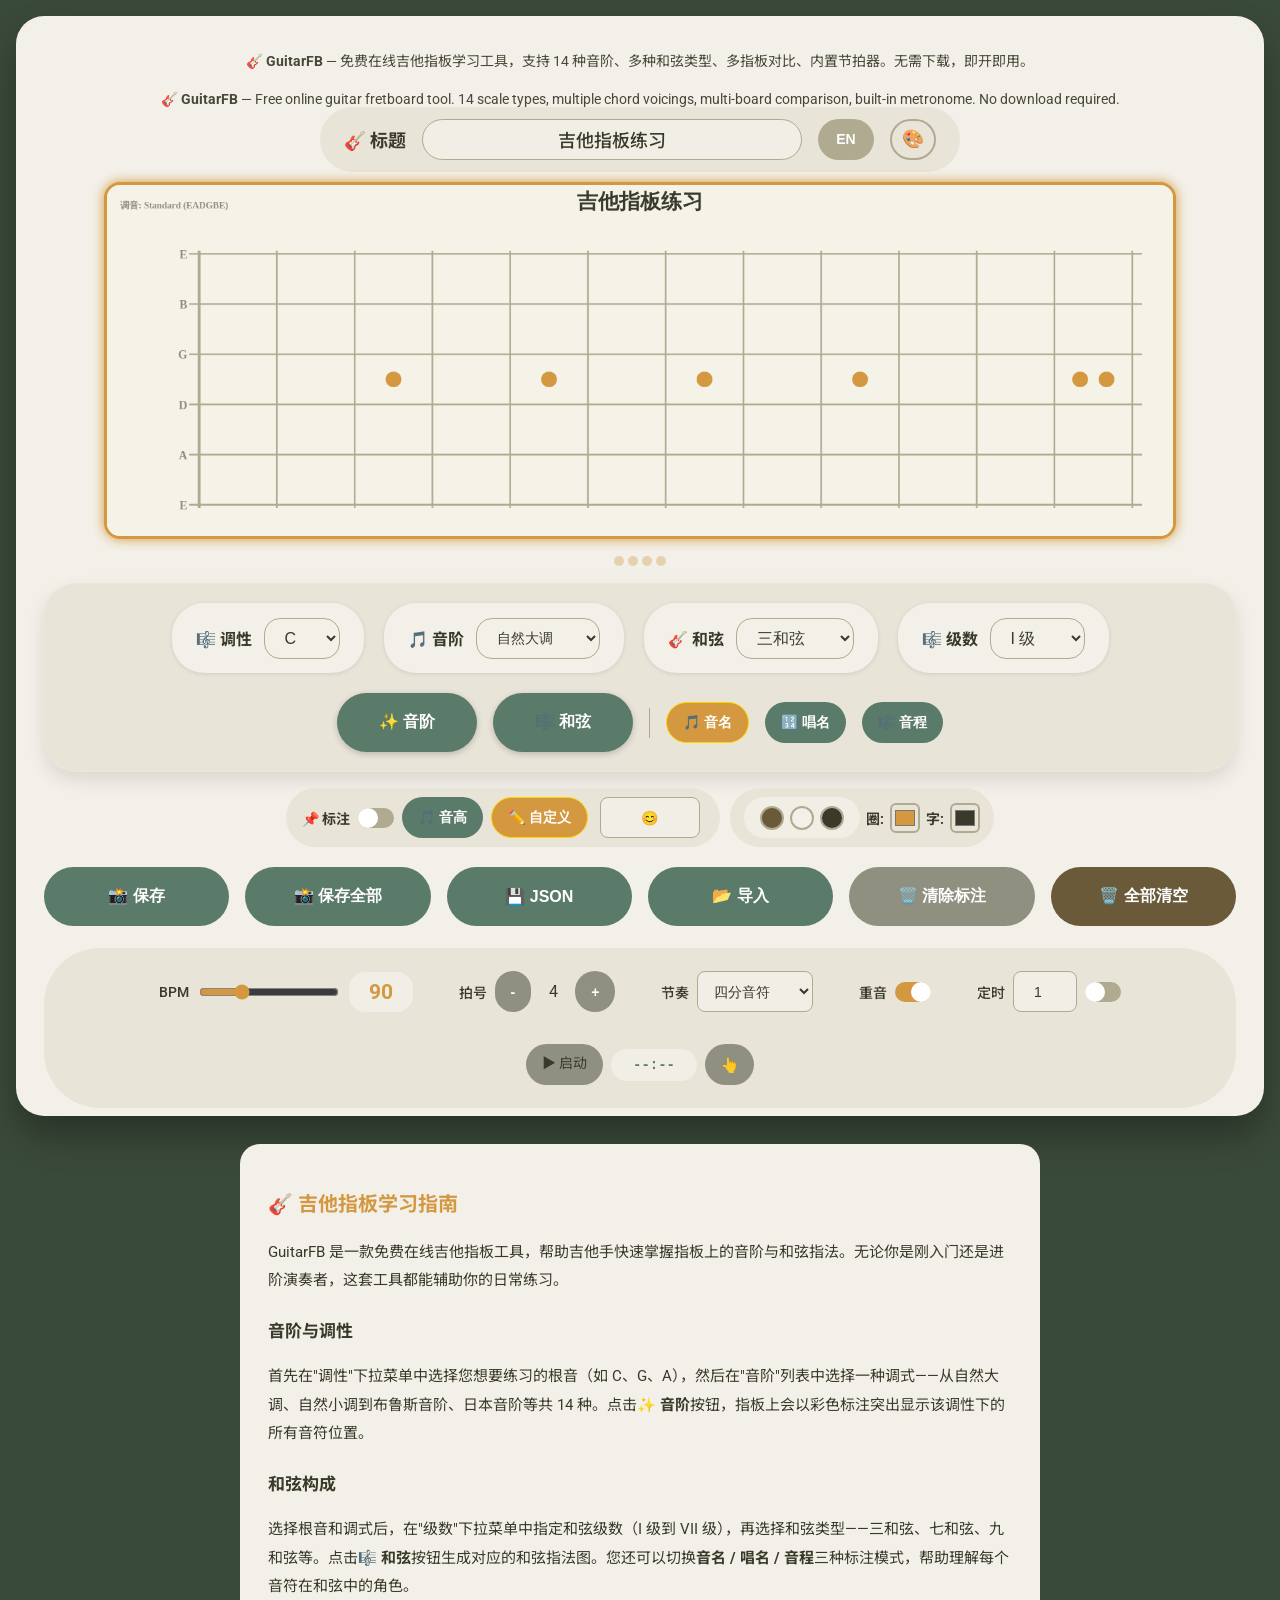
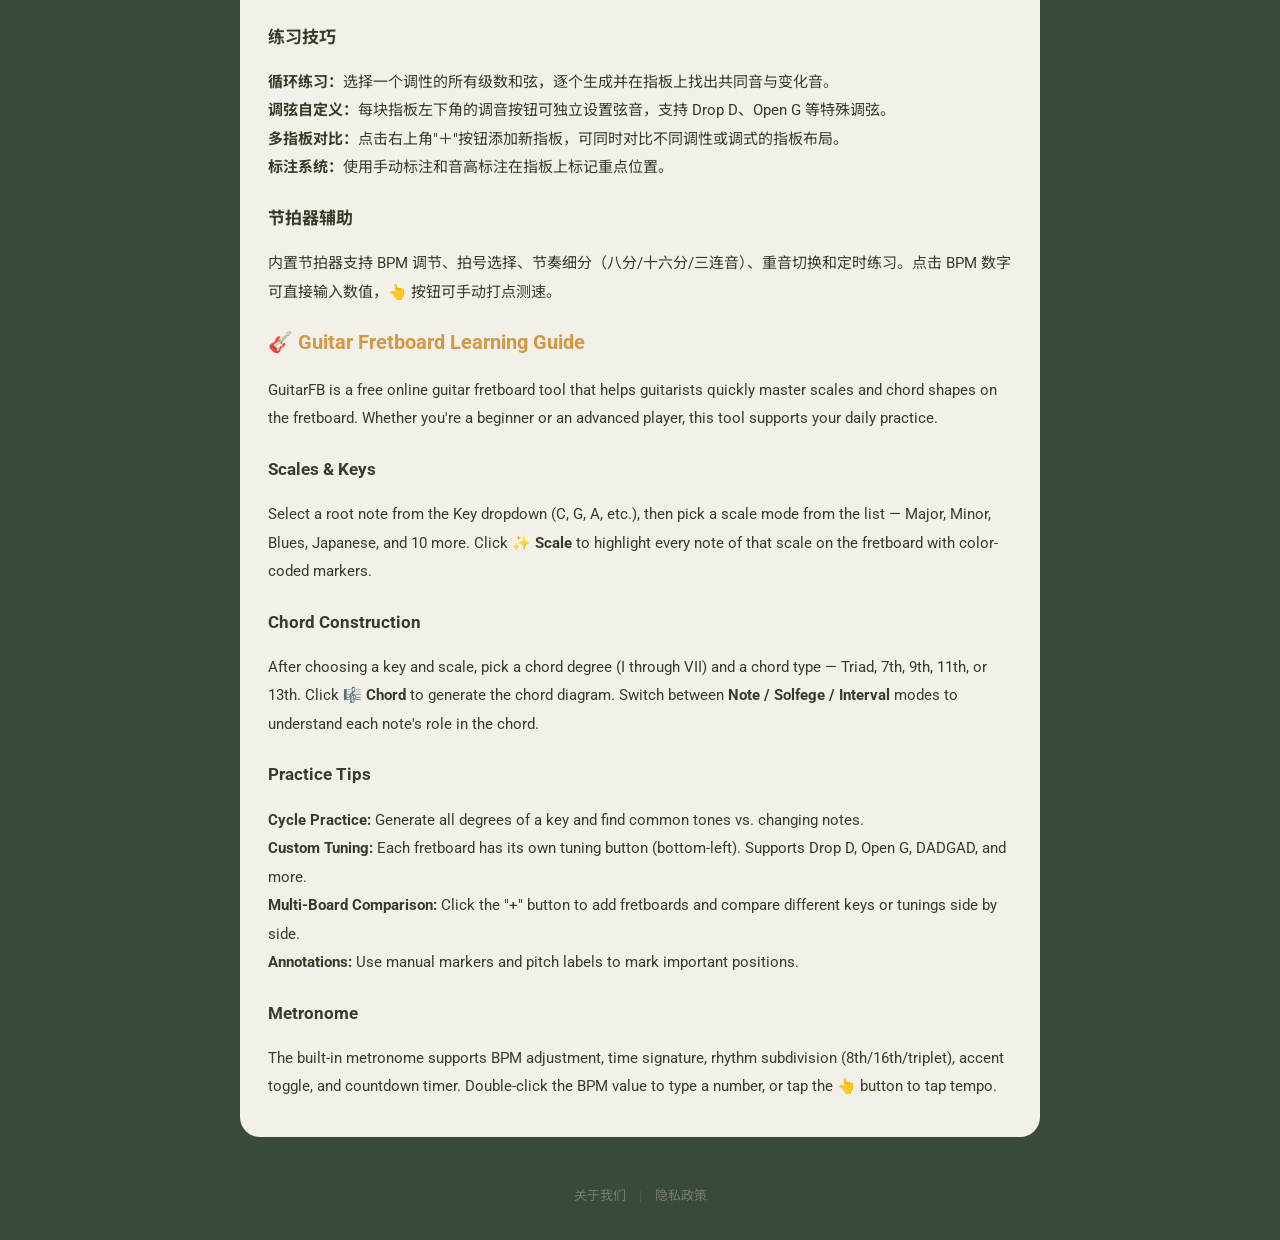
==== commit ac2cbccb: "index: 标题栏上方新增介绍语（中英双语），爬虫首屏即可见" ====
--- a/index.html
+++ b/index.html
@@ -20,6 +20,9 @@
 </head>
 <body data-theme="light">
 <div class="container">
+    <!-- 顶部介绍（供 AdSense 爬取 + 用户第一眼了解用途） -->
+    <div class="site-intro" data-lang="zh">🎸 <strong>GuitarFB</strong> — 免费在线吉他指板学习工具，支持 14 种音阶、多种和弦类型、多指板对比、内置节拍器。无需下载，即开即用。</div>
+    <div class="site-intro" data-lang="en">🎸 <strong>GuitarFB</strong> — Free online guitar fretboard tool. 14 scale types, multiple chord voicings, multi-board comparison, built-in metronome. No download required.</div>
     <div class="title-bar">
         <label id="labelBoardTitle" data-i18n="labelBoardTitle">🎸 标题</label>
         <input type="text" id="boardTitle" value="吉他指板练习" data-i18n-placeholder="boardTitlePlaceholder" placeholder="自动或手动填写">
--- a/styles/main.css
+++ b/styles/main.css
@@ -1180,6 +1180,16 @@
 .site-footer .divider {
     margin: 0 10px;
     opacity: 0.4;
+}
+
+/* 顶部介绍 */
+.site-intro {
+    text-align: center;
+    padding: 10px 16px 6px;
+    font-size: 14px;
+    line-height: 1.6;
+    color: var(--clr-text);
+    opacity: 0.92;
 }
 
 /* 内容板块（供 AdSense 爬取） */
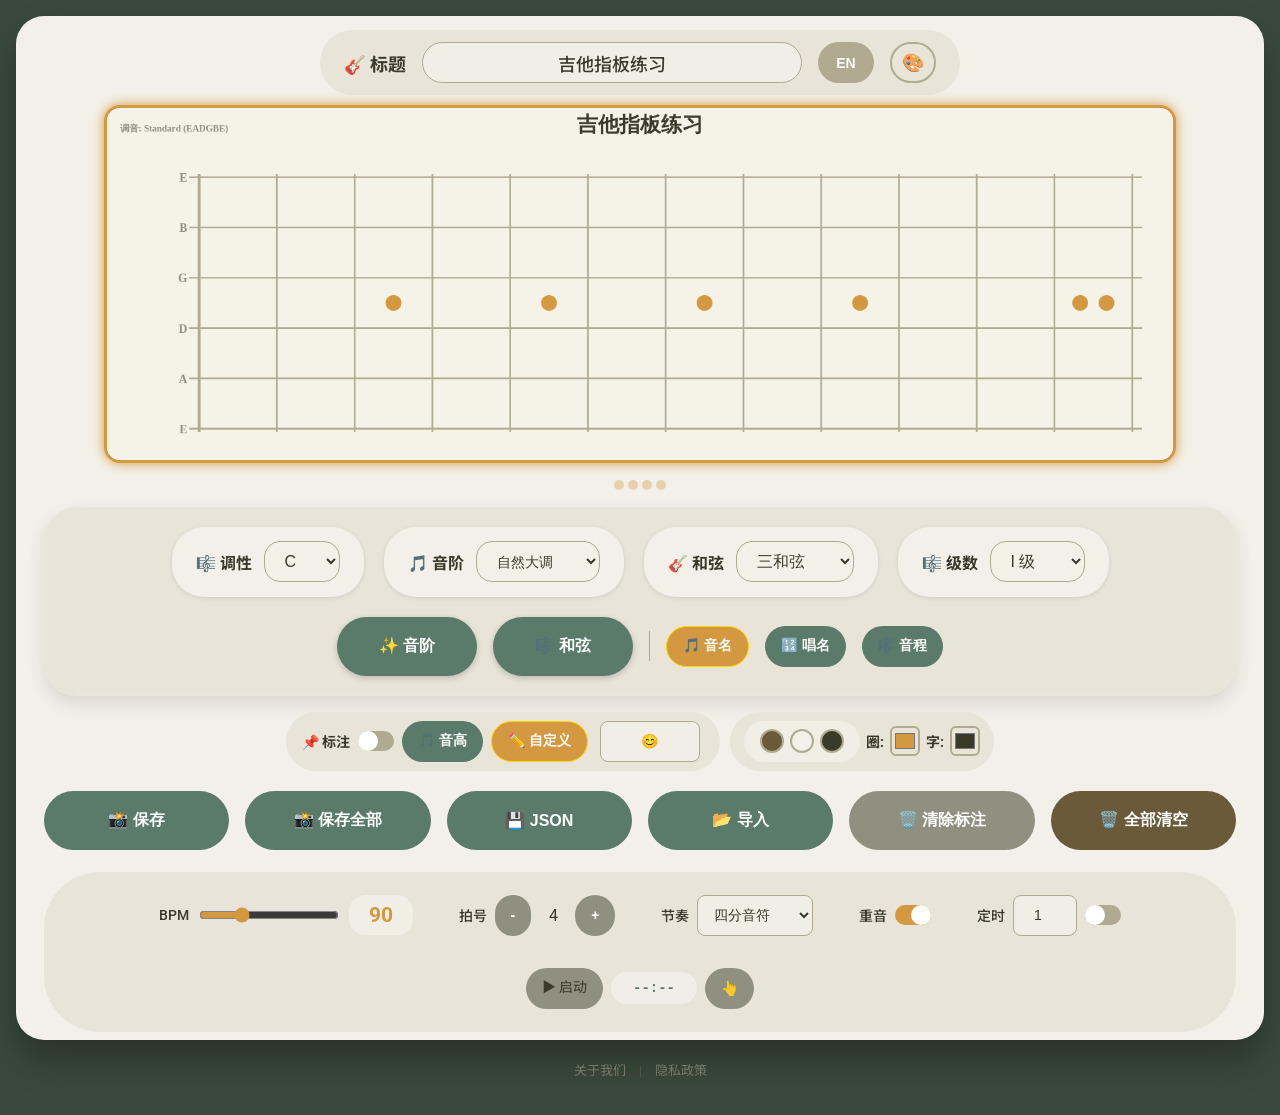
==== commit 9ae10137: "index: 移除 AdSense 内容板块（审核失败）" ====
--- a/index.html
+++ b/index.html
@@ -20,9 +20,6 @@
 </head>
 <body data-theme="light">
 <div class="container">
-    <!-- 顶部介绍（供 AdSense 爬取 + 用户第一眼了解用途） -->
-    <div class="site-intro" data-lang="zh">🎸 <strong>GuitarFB</strong> — 免费在线吉他指板学习工具，支持 14 种音阶、多种和弦类型、多指板对比、内置节拍器。无需下载，即开即用。</div>
-    <div class="site-intro" data-lang="en">🎸 <strong>GuitarFB</strong> — Free online guitar fretboard tool. 14 scale types, multiple chord voicings, multi-board comparison, built-in metronome. No download required.</div>
     <div class="title-bar">
         <label id="labelBoardTitle" data-i18n="labelBoardTitle">🎸 标题</label>
         <input type="text" id="boardTitle" value="吉他指板练习" data-i18n-placeholder="boardTitlePlaceholder" placeholder="自动或手动填写">
@@ -134,49 +131,6 @@
     </div>
 </div>
 
-<!-- 内容板块（供 AdSense 爬取） -->
-<div class="content-section">
-    <div data-lang="zh">
-    <h2>🎸 吉他指板学习指南</h2>
-    <p>GuitarFB 是一款免费在线吉他指板工具，帮助吉他手快速掌握指板上的音阶与和弦指法。无论你是刚入门还是进阶演奏者，这套工具都能辅助你的日常练习。</p>
-
-    <h3>音阶与调性</h3>
-    <p>首先在"调性"下拉菜单中选择您想要练习的根音（如 C、G、A），然后在"音阶"列表中选择一种调式——从自然大调、自然小调到布鲁斯音阶、日本音阶等共 14 种。点击<strong>✨ 音阶</strong>按钮，指板上会以彩色标注突出显示该调性下的所有音符位置。</p>
-
-    <h3>和弦构成</h3>
-    <p>选择根音和调式后，在"级数"下拉菜单中指定和弦级数（I 级到 VII 级），再选择和弦类型——三和弦、七和弦、九和弦等。点击<strong>🎼 和弦</strong>按钮生成对应的和弦指法图。您还可以切换<strong>音名 / 唱名 / 音程</strong>三种标注模式，帮助理解每个音符在和弦中的角色。</p>
-
-    <h3>练习技巧</h3>
-    <p><strong>循环练习：</strong>选择一个调性的所有级数和弦，逐个生成并在指板上找出共同音与变化音。<br>
-    <strong>调弦自定义：</strong>每块指板左下角的调音按钮可独立设置弦音，支持 Drop D、Open G 等特殊调弦。<br>
-    <strong>多指板对比：</strong>点击右上角"＋"按钮添加新指板，可同时对比不同调性或调式的指板布局。<br>
-    <strong>标注系统：</strong>使用手动标注和音高标注在指板上标记重点位置。</p>
-
-    <h3>节拍器辅助</h3>
-    <p>内置节拍器支持 BPM 调节、拍号选择、节奏细分（八分/十六分/三连音）、重音切换和定时练习。点击 BPM 数字可直接输入数值，👆 按钮可手动打点测速。</p>
-    </div>
-
-    <div data-lang="en">
-    <h2>🎸 Guitar Fretboard Learning Guide</h2>
-    <p>GuitarFB is a free online guitar fretboard tool that helps guitarists quickly master scales and chord shapes on the fretboard. Whether you're a beginner or an advanced player, this tool supports your daily practice.</p>
-
-    <h3>Scales &amp; Keys</h3>
-    <p>Select a root note from the Key dropdown (C, G, A, etc.), then pick a scale mode from the list — Major, Minor, Blues, Japanese, and 10 more. Click <strong>✨ Scale</strong> to highlight every note of that scale on the fretboard with color-coded markers.</p>
-
-    <h3>Chord Construction</h3>
-    <p>After choosing a key and scale, pick a chord degree (I through VII) and a chord type — Triad, 7th, 9th, 11th, or 13th. Click <strong>🎼 Chord</strong> to generate the chord diagram. Switch between <strong>Note / Solfege / Interval</strong> modes to understand each note's role in the chord.</p>
-
-    <h3>Practice Tips</h3>
-    <p><strong>Cycle Practice:</strong> Generate all degrees of a key and find common tones vs. changing notes.<br>
-    <strong>Custom Tuning:</strong> Each fretboard has its own tuning button (bottom-left). Supports Drop D, Open G, DADGAD, and more.<br>
-    <strong>Multi-Board Comparison:</strong> Click the "+" button to add fretboards and compare different keys or tunings side by side.<br>
-    <strong>Annotations:</strong> Use manual markers and pitch labels to mark important positions.</p>
-
-    <h3>Metronome</h3>
-    <p>The built-in metronome supports BPM adjustment, time signature, rhythm subdivision (8th/16th/triplet), accent toggle, and countdown timer. Double-click the BPM value to type a number, or tap the 👆 button to tap tempo.</p>
-    </div>
-</div>
-
 <!-- 页脚链接 -->
 <footer class="site-footer">
     <a href="about.html" data-i18n="about">关于我们</a>
--- a/styles/main.css
+++ b/styles/main.css
@@ -1182,17 +1182,7 @@
     opacity: 0.4;
 }
 
-/* 顶部介绍 */
-.site-intro {
-    text-align: center;
-    padding: 10px 16px 6px;
-    font-size: 14px;
-    line-height: 1.6;
-    color: var(--clr-text);
-    opacity: 0.92;
-}
-
-/* 内容板块（供 AdSense 爬取） */
+/* 内容板块 */
 .content-section {
     max-width: 800px;
     margin: 28px auto;
